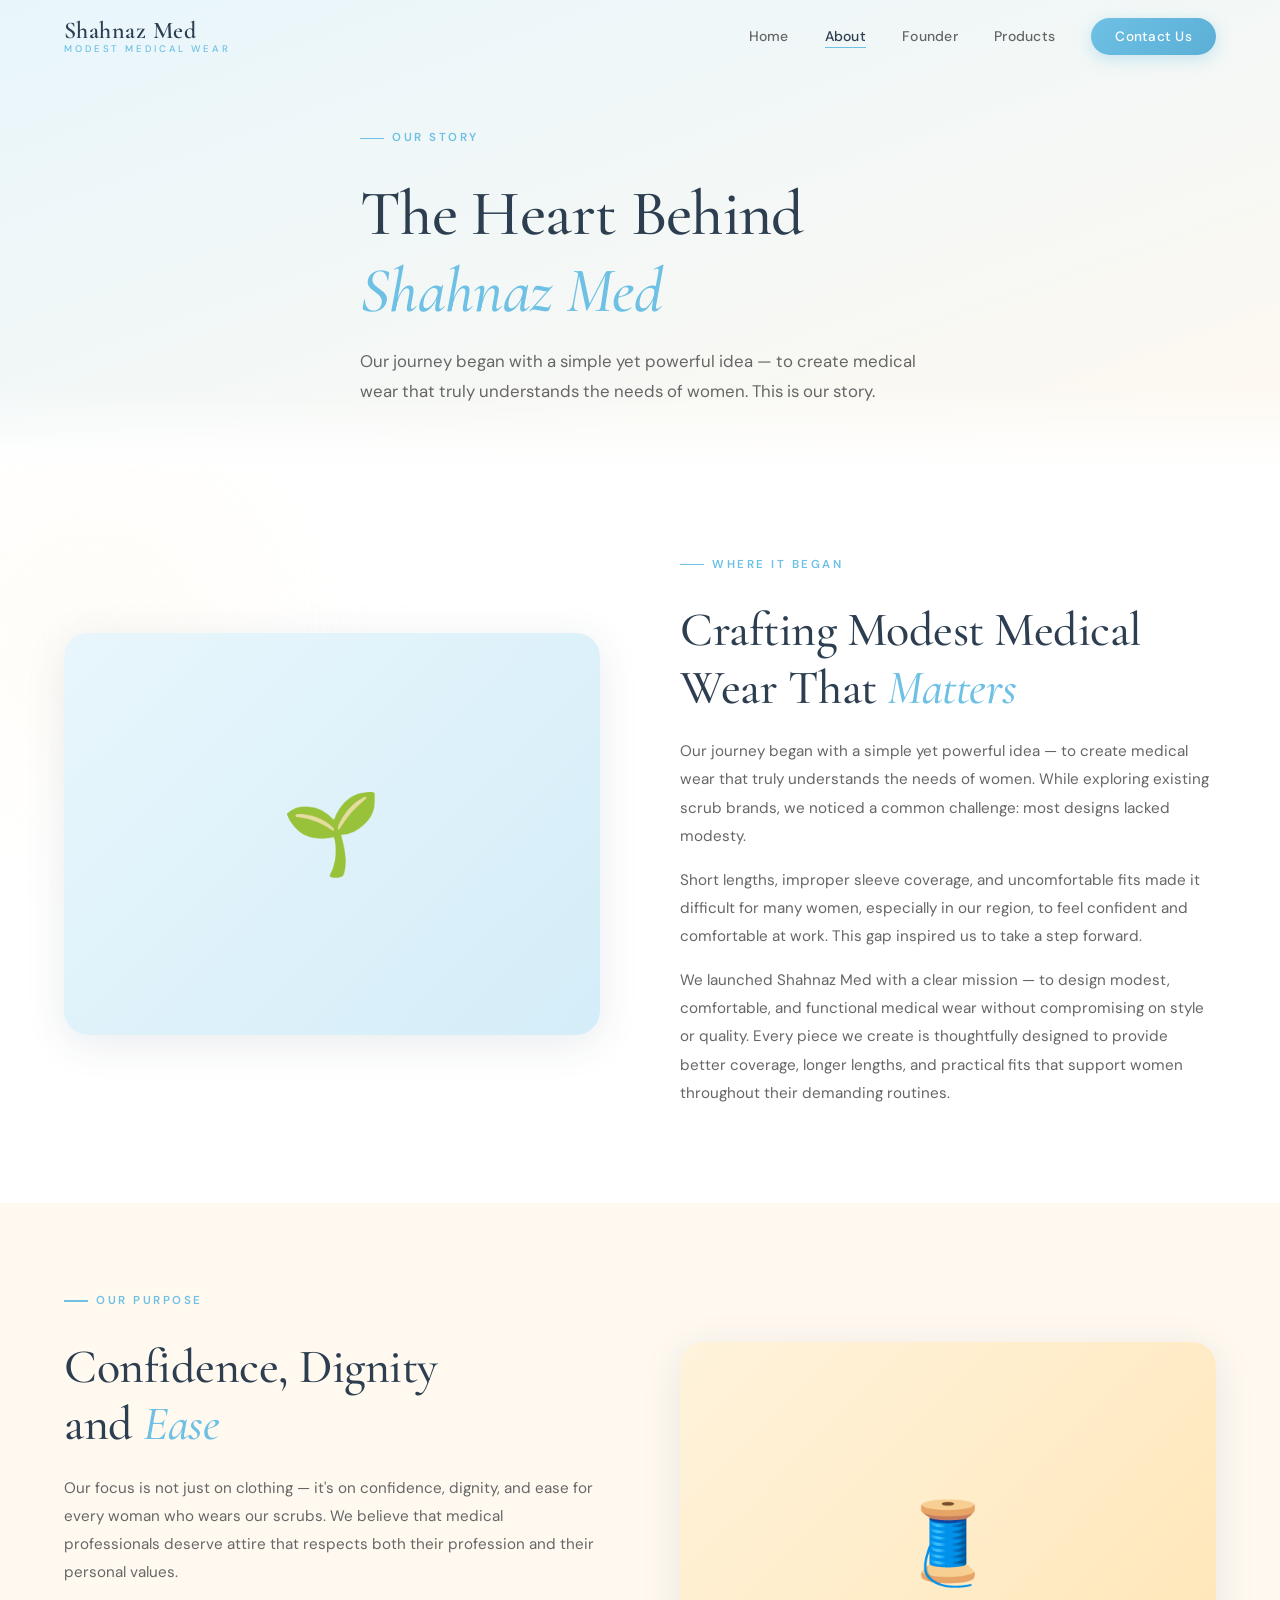
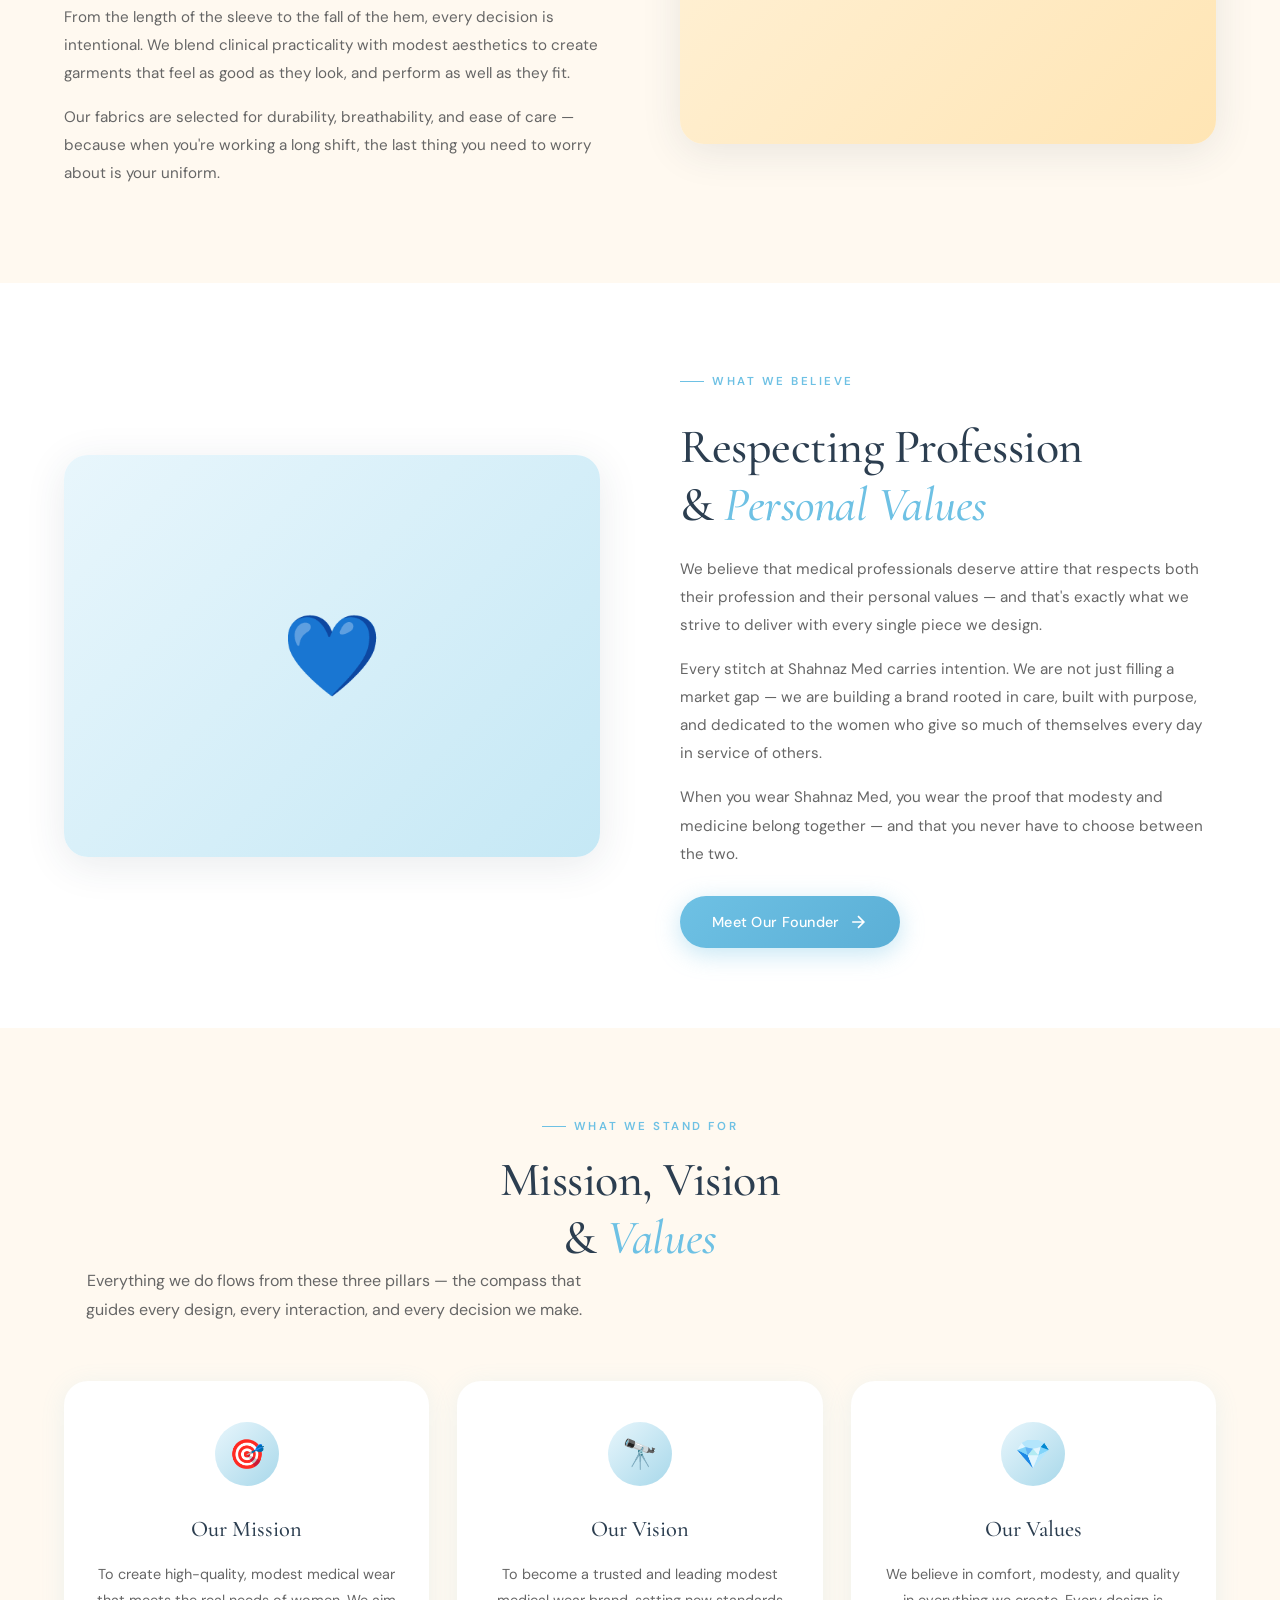
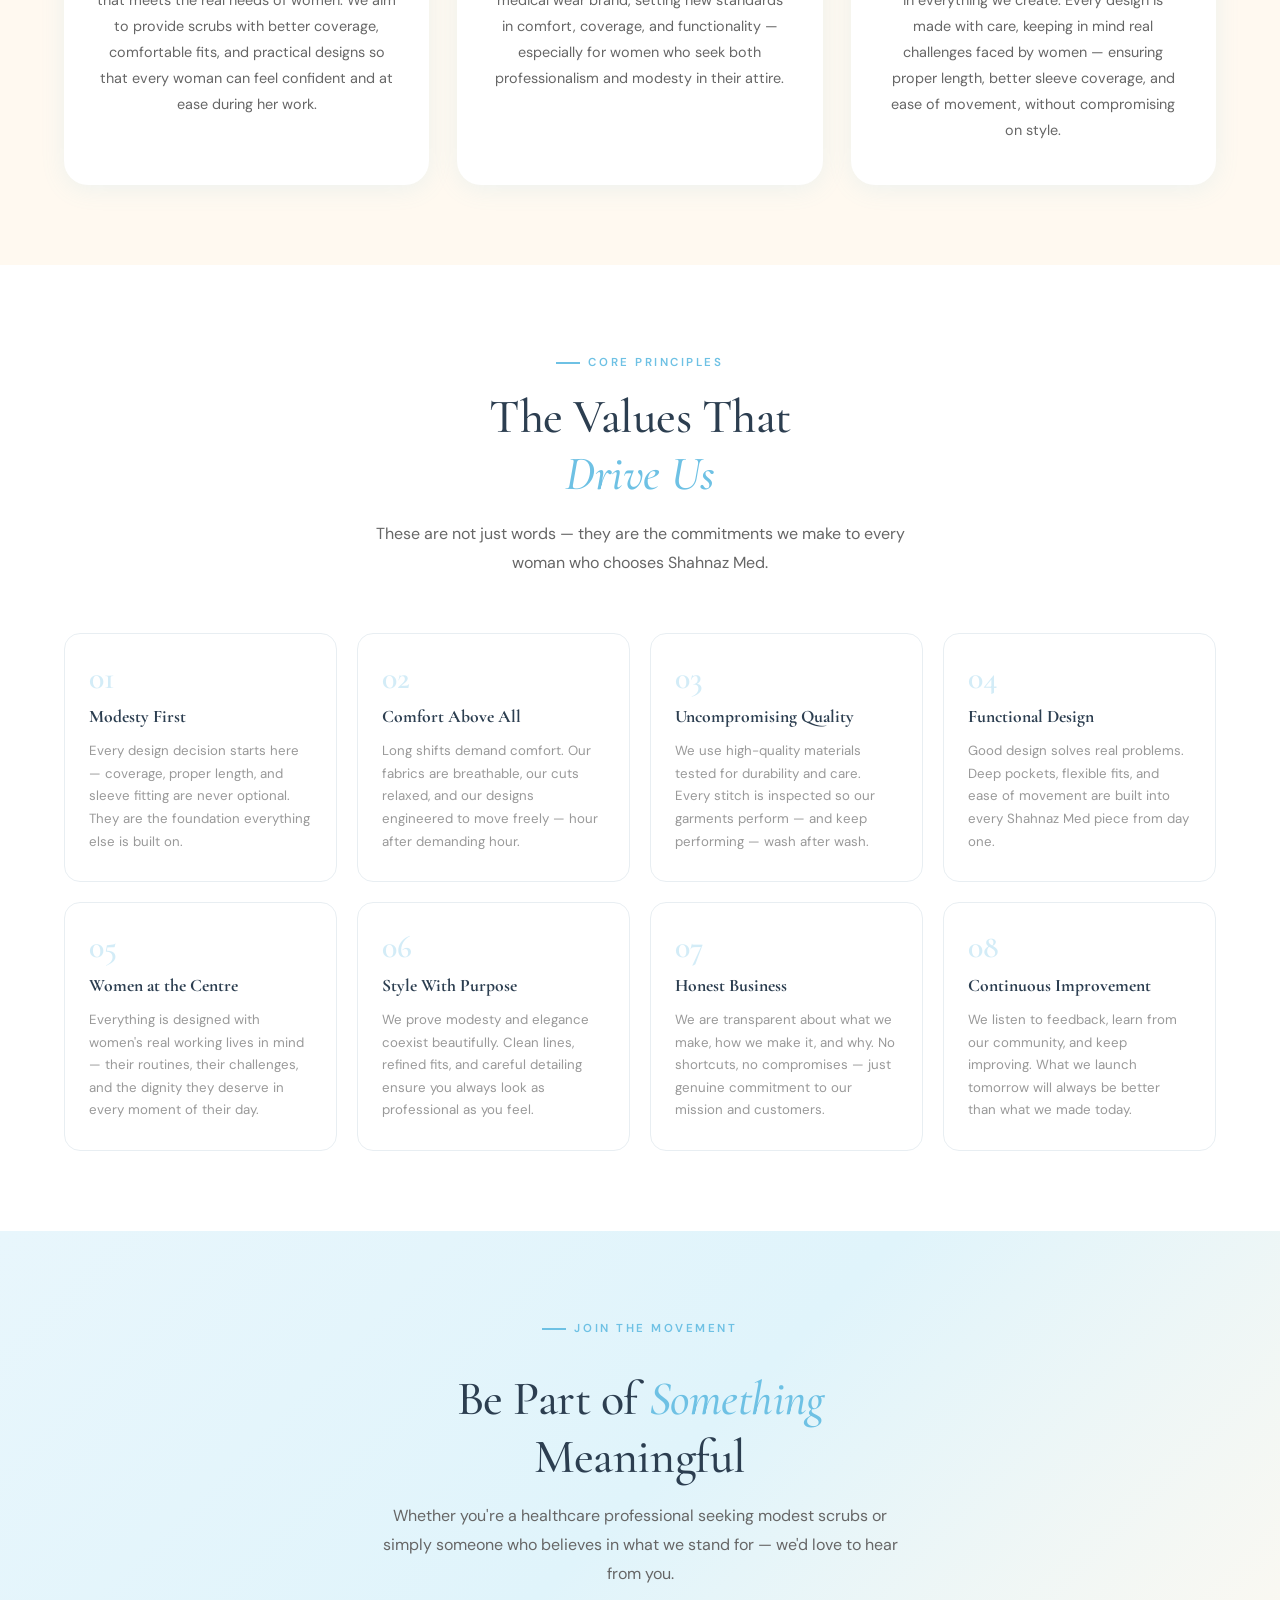
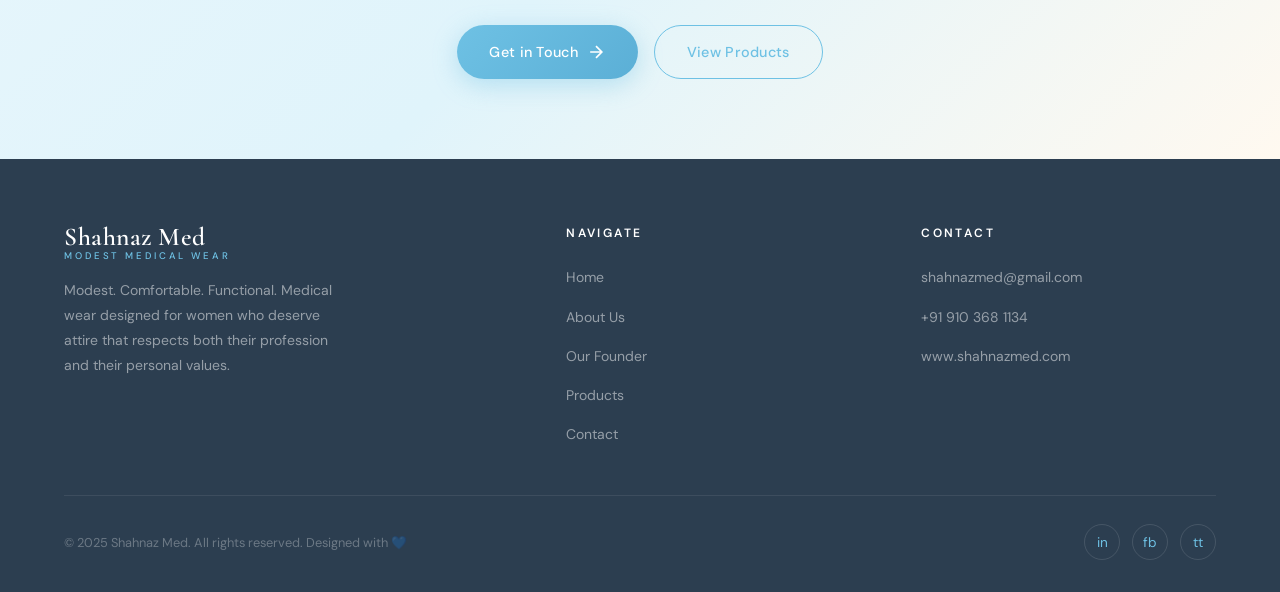
==== about.html @ fd857a5e "Add files via upload" ====
<!DOCTYPE html>
<html lang="en">
<head>
  <meta charset="UTF-8" />
  <meta name="viewport" content="width=device-width, initial-scale=1.0" />
  <meta name="description" content="Learn the story behind Shahnaz Med — our mission, vision, and values in creating modest, comfortable, functional medical wear for women." />
  <title>About Us — Shahnaz Med</title>
  <link rel="stylesheet" href="style.css" />
  <link rel="preconnect" href="https://fonts.googleapis.com" />
  <link rel="icon" href="data:image/svg+xml,<svg xmlns='http://www.w3.org/2000/svg' viewBox='0 0 100 100'><text y='.9em' font-size='90'>🩺</text></svg>" />
</head>
<body>

  <!-- PAGE LOADER -->
  <div id="page-loader">
    <div class="loader-progress"></div>
    <div class="loader-logo">
      <span>Shahnaz Med</span>
      <span>Modest Medical Wear</span>
    </div>
    <div class="loader-dots"><span></span><span></span><span></span></div>
  </div>

  <!-- BACKGROUND BLOBS -->
  <div class="bg-blobs">
    <div class="blob blob-1"></div>
    <div class="blob blob-2"></div>
  </div>

  <!-- NAVBAR -->
  <nav class="navbar">
    <a href="index.html" class="nav-logo">
      <span class="logo-main">Shahnaz Med</span>
      <span class="logo-sub">Modest Medical Wear</span>
    </a>
    <ul class="nav-links">
      <li><a href="index.html">Home</a></li>
      <li><a href="about.html" class="active">About</a></li>
      <li><a href="founder.html">Founder</a></li>
      <li><a href="products.html">Products</a></li>
      <li><a href="contact.html" class="nav-cta">Contact Us</a></li>
    </ul>
    <div class="hamburger" aria-label="Toggle menu">
      <span></span><span></span><span></span>
    </div>
  </nav>
  <div class="mobile-nav">
    <a href="index.html">Home</a>
    <a href="about.html" class="active">About</a>
    <a href="founder.html">Founder</a>
    <a href="products.html">Products</a>
    <a href="contact.html">Contact Us</a>
  </div>

  <!-- PAGE HERO -->
  <section class="page-hero">
    <div class="page-hero-inner">
      <div class="section-label reveal">Our Story</div>
      <h1 class="section-title reveal delay-1">The Heart Behind<br><em>Shahnaz Med</em></h1>
      <p class="section-desc reveal delay-2">
        Our journey began with a simple yet powerful idea — to create medical wear 
        that truly understands the needs of women. This is our story.
      </p>
    </div>
  </section>

  <!-- STORY 1 -->
  <section class="about-story" style="padding-top: 80px;">
    <div class="about-story-inner">
      <div class="story-visual reveal-left">🌱</div>
      <div class="story-content reveal-right">
        <div class="section-label">Where It Began</div>
        <h2 class="section-title">Crafting Modest Medical<br>Wear That <em>Matters</em></h2>
        <p>
          Our journey began with a simple yet powerful idea — to create medical wear that 
          truly understands the needs of women. While exploring existing scrub brands, we 
          noticed a common challenge: most designs lacked modesty.
        </p>
        <p>
          Short lengths, improper sleeve coverage, and uncomfortable fits made it difficult 
          for many women, especially in our region, to feel confident and comfortable at work. 
          This gap inspired us to take a step forward.
        </p>
        <p>
          We launched Shahnaz Med with a clear mission — to design modest, comfortable, and 
          functional medical wear without compromising on style or quality. Every piece we 
          create is thoughtfully designed to provide better coverage, longer lengths, and 
          practical fits that support women throughout their demanding routines.
        </p>
      </div>
    </div>
  </section>

  <!-- STORY 2 -->
  <section class="about-story" style="background: var(--cream-light); padding: 80px 5%;">
    <div class="about-story-inner reverse">
      <div class="story-visual reveal-right" style="background: linear-gradient(135deg, #FFF3DC, #FFE5B4);">🧵</div>
      <div class="story-content reveal-left">
        <div class="section-label">Our Purpose</div>
        <h2 class="section-title">Confidence, Dignity<br>and <em>Ease</em></h2>
        <p>
          Our focus is not just on clothing — it's on confidence, dignity, and ease for every 
          woman who wears our scrubs. We believe that medical professionals deserve attire 
          that respects both their profession and their personal values.
        </p>
        <p>
          From the length of the sleeve to the fall of the hem, every decision is intentional. 
          We blend clinical practicality with modest aesthetics to create garments that feel 
          as good as they look, and perform as well as they fit.
        </p>
        <p>
          Our fabrics are selected for durability, breathability, and ease of care — because 
          when you're working a long shift, the last thing you need to worry about is your uniform.
        </p>
      </div>
    </div>
  </section>

  <!-- STORY 3 -->
  <section class="about-story">
    <div class="about-story-inner">
      <div class="story-visual reveal-left" style="background: linear-gradient(135deg, #E8F6FC, #C5E8F5);">💙</div>
      <div class="story-content reveal-right">
        <div class="section-label">What We Believe</div>
        <h2 class="section-title">Respecting Profession<br>&amp; <em>Personal Values</em></h2>
        <p>
          We believe that medical professionals deserve attire that respects both their 
          profession and their personal values — and that's exactly what we strive to deliver 
          with every single piece we design.
        </p>
        <p>
          Every stitch at Shahnaz Med carries intention. We are not just filling a market gap — 
          we are building a brand rooted in care, built with purpose, and dedicated to the 
          women who give so much of themselves every day in service of others.
        </p>
        <p>
          When you wear Shahnaz Med, you wear the proof that modesty and medicine belong 
          together — and that you never have to choose between the two.
        </p>
        <div style="margin-top: 28px;">
          <a href="founder.html" class="btn btn-primary">
            Meet Our Founder
            <svg class="btn-icon" viewBox="0 0 24 24" fill="none" stroke="currentColor" stroke-width="2"><path d="M5 12h14M12 5l7 7-7 7"/></svg>
          </a>
        </div>
      </div>
    </div>
  </section>

  <!-- MISSION VISION VALUES -->
  <section class="mvv-section">
    <div class="mvv-inner">
      <div class="mvv-header">
        <div class="section-label reveal">What We Stand For</div>
        <h2 class="section-title reveal delay-1">Mission, Vision<br>&amp; <em>Values</em></h2>
        <p class="section-desc reveal delay-2">
          Everything we do flows from these three pillars — the compass that guides 
          every design, every interaction, and every decision we make.
        </p>
      </div>
      <div class="mvv-cards">
        <div class="mvv-card reveal delay-1">
          <div class="mvv-icon">🎯</div>
          <h3>Our Mission</h3>
          <p>
            To create high-quality, modest medical wear that meets the real needs of women. 
            We aim to provide scrubs with better coverage, comfortable fits, and practical 
            designs so that every woman can feel confident and at ease during her work.
          </p>
        </div>
        <div class="mvv-card reveal delay-2">
          <div class="mvv-icon">🔭</div>
          <h3>Our Vision</h3>
          <p>
            To become a trusted and leading modest medical wear brand, setting new standards 
            in comfort, coverage, and functionality — especially for women who seek both 
            professionalism and modesty in their attire.
          </p>
        </div>
        <div class="mvv-card reveal delay-3">
          <div class="mvv-icon">💎</div>
          <h3>Our Values</h3>
          <p>
            We believe in comfort, modesty, and quality in everything we create. Every design 
            is made with care, keeping in mind real challenges faced by women — ensuring proper 
            length, better sleeve coverage, and ease of movement, without compromising on style.
          </p>
        </div>
      </div>
    </div>
  </section>

  <!-- VALUES GRID -->
  <section class="values-section">
    <div class="values-inner">
      <div class="values-header">
        <div class="section-label reveal">Core Principles</div>
        <h2 class="section-title reveal delay-1">The Values That<br><em>Drive Us</em></h2>
        <p class="section-desc reveal delay-2" style="margin: 16px auto 0; text-align: center;">
          These are not just words — they are the commitments we make to every 
          woman who chooses Shahnaz Med.
        </p>
      </div>
      <div class="values-grid" style="margin-top: 48px;">
        <div class="value-item reveal delay-1">
          <div class="value-num">01</div>
          <h4>Modesty First</h4>
          <p>Every design decision starts here — coverage, proper length, and sleeve fitting are never optional. They are the foundation everything else is built on.</p>
        </div>
        <div class="value-item reveal delay-2">
          <div class="value-num">02</div>
          <h4>Comfort Above All</h4>
          <p>Long shifts demand comfort. Our fabrics are breathable, our cuts relaxed, and our designs engineered to move freely — hour after demanding hour.</p>
        </div>
        <div class="value-item reveal delay-3">
          <div class="value-num">03</div>
          <h4>Uncompromising Quality</h4>
          <p>We use high-quality materials tested for durability and care. Every stitch is inspected so our garments perform — and keep performing — wash after wash.</p>
        </div>
        <div class="value-item reveal delay-4">
          <div class="value-num">04</div>
          <h4>Functional Design</h4>
          <p>Good design solves real problems. Deep pockets, flexible fits, and ease of movement are built into every Shahnaz Med piece from day one.</p>
        </div>
        <div class="value-item reveal delay-2">
          <div class="value-num">05</div>
          <h4>Women at the Centre</h4>
          <p>Everything is designed with women's real working lives in mind — their routines, their challenges, and the dignity they deserve in every moment of their day.</p>
        </div>
        <div class="value-item reveal delay-3">
          <div class="value-num">06</div>
          <h4>Style With Purpose</h4>
          <p>We prove modesty and elegance coexist beautifully. Clean lines, refined fits, and careful detailing ensure you always look as professional as you feel.</p>
        </div>
        <div class="value-item reveal delay-3">
          <div class="value-num">07</div>
          <h4>Honest Business</h4>
          <p>We are transparent about what we make, how we make it, and why. No shortcuts, no compromises — just genuine commitment to our mission and customers.</p>
        </div>
        <div class="value-item reveal delay-4">
          <div class="value-num">08</div>
          <h4>Continuous Improvement</h4>
          <p>We listen to feedback, learn from our community, and keep improving. What we launch tomorrow will always be better than what we made today.</p>
        </div>
      </div>
    </div>
  </section>

  <!-- CTA BANNER -->
  <section class="cta-banner">
    <div class="cta-banner-inner">
      <div class="section-label reveal">Join the Movement</div>
      <h2 class="section-title reveal delay-1">Be Part of <em>Something</em><br>Meaningful</h2>
      <p class="section-desc reveal delay-2">
        Whether you're a healthcare professional seeking modest scrubs or simply someone 
        who believes in what we stand for — we'd love to hear from you.
      </p>
      <div class="cta-actions reveal delay-3">
        <a href="contact.html" class="btn btn-primary">
          Get in Touch
          <svg class="btn-icon" viewBox="0 0 24 24" fill="none" stroke="currentColor" stroke-width="2"><path d="M5 12h14M12 5l7 7-7 7"/></svg>
        </a>
        <a href="products.html" class="btn btn-outline">View Products</a>
      </div>
    </div>
  </section>

  <!-- FOOTER -->
  <footer>
    <div class="footer-inner">
      <div class="footer-top">
        <div class="footer-brand">
          <div class="nav-logo">
            <span class="logo-main">Shahnaz Med</span>
            <span class="logo-sub">Modest Medical Wear</span>
          </div>
          <p>Modest. Comfortable. Functional. Medical wear designed for women who deserve attire that respects both their profession and their personal values.</p>
        </div>
        <div class="footer-col">
          <h4>Navigate</h4>
          <ul>
            <li><a href="index.html">Home</a></li>
            <li><a href="about.html">About Us</a></li>
            <li><a href="founder.html">Our Founder</a></li>
            <li><a href="products.html">Products</a></li>
            <li><a href="contact.html">Contact</a></li>
          </ul>
        </div>
        <div class="footer-col">
          <h4>Contact</h4>
          <ul>
            <li><a href="mailto:shahnazmed@gmail.com">shahnazmed@gmail.com</a></li>
            <li><a href="tel:9103681134">+91 910 368 1134</a></li>
            <li><a href="https://www.shahnazmed.com" target="_blank">www.shahnazmed.com</a></li>
          </ul>
        </div>
      </div>
      <div class="footer-bottom">
        <p>&copy; 2025 Shahnaz Med. All rights reserved. Designed with 💙</p>
        <div class="footer-socials">
          <a href="#" class="social-btn" aria-label="Instagram">in</a>
          <a href="#" class="social-btn" aria-label="Facebook">fb</a>
          <a href="#" class="social-btn" aria-label="TikTok">tt</a>
        </div>
      </div>
    </div>
  </footer>

  <script src="script.js"></script>
</body>
</html>
---- style.css ----
/* ============================================================
   SHAHNAZ MED — Main Stylesheet
   Premium Medical Wear Brand
   ============================================================ */

/* === GOOGLE FONTS === */
@import url('https://fonts.googleapis.com/css2?family=Cormorant+Garamond:ital,wght@0,300;0,400;0,500;0,600;1,300;1,400&family=DM+Sans:wght@300;400;500;600&family=Playfair+Display:ital,wght@0,400;0,500;1,400&display=swap');

/* === CSS VARIABLES === */
:root {
  --sky-blue: #6EC1E4;
  --sky-light: #A8D8EA;
  --sky-pale: #E8F6FC;
  --cream: #FAF3E0;
  --cream-light: #FFF9F0;
  --deep-blue: #2C3E50;
  --mid-blue: #3d5a73;
  --white: #FFFFFF;
  --text: #333333;
  --text-light: #666666;
  --text-muted: #999999;
  --border: #E8EEF2;
  --shadow-soft: 0 4px 24px rgba(110, 193, 228, 0.12);
  --shadow-medium: 0 8px 40px rgba(44, 62, 80, 0.10);
  --shadow-lift: 0 16px 48px rgba(44, 62, 80, 0.16);
  --radius-sm: 8px;
  --radius-md: 16px;
  --radius-lg: 24px;
  --radius-xl: 40px;
  --font-display: 'Cormorant Garamond', Georgia, serif;
  --font-body: 'DM Sans', sans-serif;
  --transition: all 0.3s cubic-bezier(0.4, 0, 0.2, 1);
  --transition-slow: all 0.6s cubic-bezier(0.4, 0, 0.2, 1);
}

/* === RESET & BASE === */
*, *::before, *::after {
  margin: 0;
  padding: 0;
  box-sizing: border-box;
}

html {
  scroll-behavior: smooth;
  font-size: 16px;
}

body {
  font-family: var(--font-body);
  color: var(--text);
  background: var(--white);
  line-height: 1.7;
  overflow-x: hidden;
}

img { max-width: 100%; height: auto; display: block; }
a { text-decoration: none; color: inherit; }
ul { list-style: none; }
button { cursor: pointer; border: none; background: none; font-family: var(--font-body); }

/* === PAGE LOADER === */
#page-loader {
  position: fixed;
  inset: 0;
  background: var(--white);
  z-index: 9999;
  display: flex;
  flex-direction: column;
  align-items: center;
  justify-content: center;
  transition: opacity 0.5s ease, visibility 0.5s ease;
}

#page-loader.fade-out {
  opacity: 0;
  visibility: hidden;
}

.loader-progress {
  position: fixed;
  top: 0;
  left: 0;
  height: 3px;
  background: linear-gradient(90deg, var(--sky-blue), var(--sky-light));
  width: 0%;
  transition: width 0.4s ease;
  z-index: 10000;
}

.loader-logo {
  display: flex;
  flex-direction: column;
  align-items: center;
  gap: 12px;
  animation: loaderPulse 1.5s ease-in-out infinite;
}

.loader-logo span:first-child {
  font-family: var(--font-display);
  font-size: 2.2rem;
  font-weight: 500;
  color: var(--deep-blue);
  letter-spacing: 0.05em;
}

.loader-logo span:last-child {
  font-size: 0.7rem;
  letter-spacing: 0.25em;
  text-transform: uppercase;
  color: var(--sky-blue);
  font-weight: 500;
}

.loader-dots {
  display: flex;
  gap: 8px;
  margin-top: 20px;
}

.loader-dots span {
  width: 6px;
  height: 6px;
  border-radius: 50%;
  background: var(--sky-blue);
  animation: dotBounce 1.2s ease-in-out infinite;
}

.loader-dots span:nth-child(2) { animation-delay: 0.2s; }
.loader-dots span:nth-child(3) { animation-delay: 0.4s; }

@keyframes loaderPulse {
  0%, 100% { opacity: 0.7; transform: scale(1); }
  50% { opacity: 1; transform: scale(1.02); }
}

@keyframes dotBounce {
  0%, 100% { transform: translateY(0); opacity: 0.4; }
  50% { transform: translateY(-8px); opacity: 1; }
}

/* === FLOATING BACKGROUND BLOBS === */
.bg-blobs {
  position: fixed;
  inset: 0;
  pointer-events: none;
  z-index: 0;
  overflow: hidden;
}

.blob {
  position: absolute;
  border-radius: 50%;
  filter: blur(80px);
  opacity: 0.35;
  animation: blobFloat 18s ease-in-out infinite;
}

.blob-1 {
  width: 500px;
  height: 500px;
  background: radial-gradient(circle, var(--sky-pale), transparent);
  top: -150px;
  right: -100px;
  animation-duration: 20s;
}

.blob-2 {
  width: 350px;
  height: 350px;
  background: radial-gradient(circle, #FFF5E1, transparent);
  bottom: 10%;
  left: -80px;
  animation-duration: 24s;
  animation-delay: -8s;
}

.blob-3 {
  width: 280px;
  height: 280px;
  background: radial-gradient(circle, var(--sky-light), transparent);
  top: 50%;
  left: 50%;
  animation-duration: 16s;
  animation-delay: -4s;
}

@keyframes blobFloat {
  0%, 100% { transform: translate(0, 0) scale(1); }
  33% { transform: translate(30px, -40px) scale(1.05); }
  66% { transform: translate(-20px, 20px) scale(0.95); }
}

/* === NAVBAR === */
.navbar {
  position: fixed;
  top: 0;
  left: 0;
  right: 0;
  z-index: 1000;
  padding: 0 5%;
  height: 72px;
  display: flex;
  align-items: center;
  justify-content: space-between;
  transition: var(--transition);
}

.navbar.scrolled {
  background: rgba(255, 255, 255, 0.92);
  backdrop-filter: blur(20px);
  -webkit-backdrop-filter: blur(20px);
  box-shadow: 0 1px 0 var(--border), 0 4px 20px rgba(0,0,0,0.06);
}

.nav-logo {
  display: flex;
  flex-direction: column;
  line-height: 1.1;
}

.nav-logo .logo-main {
  font-family: var(--font-display);
  font-size: 1.5rem;
  font-weight: 600;
  color: var(--deep-blue);
  letter-spacing: 0.02em;
}

.nav-logo .logo-sub {
  font-size: 0.6rem;
  letter-spacing: 0.3em;
  text-transform: uppercase;
  color: var(--sky-blue);
  font-weight: 500;
}

.nav-links {
  display: flex;
  align-items: center;
  gap: 36px;
}

.nav-links a {
  font-size: 0.875rem;
  font-weight: 500;
  color: var(--text-light);
  letter-spacing: 0.02em;
  position: relative;
  transition: var(--transition);
}

.nav-links a::after {
  content: '';
  position: absolute;
  bottom: -3px;
  left: 0;
  width: 0;
  height: 1.5px;
  background: var(--sky-blue);
  transition: var(--transition);
}

.nav-links a:hover,
.nav-links a.active {
  color: var(--deep-blue);
}

.nav-links a:hover::after,
.nav-links a.active::after {
  width: 100%;
}

.nav-cta {
  padding: 10px 24px;
  background: linear-gradient(135deg, var(--sky-blue), #5BAFD6);
  color: var(--white) !important;
  border-radius: var(--radius-xl);
  font-weight: 500 !important;
  font-size: 0.85rem !important;
  box-shadow: 0 4px 16px rgba(110, 193, 228, 0.35);
  transition: var(--transition) !important;
}

.nav-cta::after { display: none !important; }

.nav-cta:hover {
  transform: translateY(-2px);
  box-shadow: 0 8px 24px rgba(110, 193, 228, 0.45) !important;
  color: var(--white) !important;
}

/* Hamburger */
.hamburger {
  display: none;
  flex-direction: column;
  gap: 5px;
  padding: 8px;
  cursor: pointer;
  z-index: 1001;
}

.hamburger span {
  display: block;
  width: 24px;
  height: 2px;
  background: var(--deep-blue);
  border-radius: 2px;
  transition: var(--transition);
}

.hamburger.open span:nth-child(1) { transform: translateY(7px) rotate(45deg); }
.hamburger.open span:nth-child(2) { opacity: 0; transform: scaleX(0); }
.hamburger.open span:nth-child(3) { transform: translateY(-7px) rotate(-45deg); }

/* Mobile Nav */
.mobile-nav {
  display: none;
  position: fixed;
  top: 72px;
  left: 0;
  right: 0;
  background: rgba(255,255,255,0.97);
  backdrop-filter: blur(20px);
  padding: 24px 5%;
  z-index: 999;
  border-bottom: 1px solid var(--border);
  flex-direction: column;
  gap: 0;
  transform: translateY(-10px);
  opacity: 0;
  transition: var(--transition);
  box-shadow: 0 8px 32px rgba(0,0,0,0.08);
}

.mobile-nav.open {
  display: flex;
  opacity: 1;
  transform: translateY(0);
}

.mobile-nav a {
  padding: 14px 0;
  border-bottom: 1px solid var(--border);
  font-size: 0.95rem;
  font-weight: 500;
  color: var(--text);
  transition: var(--transition);
}

.mobile-nav a:last-child { border-bottom: none; }

.mobile-nav a:hover { color: var(--sky-blue); padding-left: 8px; }

/* === BUTTONS === */
.btn {
  display: inline-flex;
  align-items: center;
  gap: 8px;
  padding: 14px 32px;
  border-radius: var(--radius-xl);
  font-family: var(--font-body);
  font-size: 0.9rem;
  font-weight: 500;
  letter-spacing: 0.02em;
  transition: var(--transition);
  cursor: pointer;
}

.btn-primary {
  background: linear-gradient(135deg, var(--sky-blue), #5BAFD6);
  color: var(--white);
  box-shadow: 0 6px 24px rgba(110, 193, 228, 0.4);
}

.btn-primary:hover {
  transform: translateY(-3px);
  box-shadow: 0 12px 32px rgba(110, 193, 228, 0.5);
}

.btn-outline {
  border: 1.5px solid var(--sky-blue);
  color: var(--sky-blue);
  background: transparent;
}

.btn-outline:hover {
  background: var(--sky-blue);
  color: var(--white);
  transform: translateY(-2px);
  box-shadow: 0 8px 24px rgba(110, 193, 228, 0.35);
}

.btn-white {
  background: var(--white);
  color: var(--deep-blue);
  box-shadow: 0 6px 24px rgba(0,0,0,0.1);
}

.btn-white:hover {
  transform: translateY(-3px);
  box-shadow: 0 12px 32px rgba(0,0,0,0.15);
}

.btn-icon {
  width: 20px;
  height: 20px;
  transition: var(--transition);
}

.btn:hover .btn-icon { transform: translateX(4px); }

/* === SECTION COMMONS === */
section {
  position: relative;
  z-index: 1;
}

.section-label {
  display: inline-flex;
  align-items: center;
  gap: 8px;
  font-size: 0.72rem;
  font-weight: 600;
  letter-spacing: 0.22em;
  text-transform: uppercase;
  color: var(--sky-blue);
  margin-bottom: 16px;
}

.section-label::before {
  content: '';
  width: 24px;
  height: 1.5px;
  background: var(--sky-blue);
}

.section-title {
  font-family: var(--font-display);
  font-size: clamp(2rem, 4vw, 3rem);
  font-weight: 500;
  color: var(--deep-blue);
  line-height: 1.2;
  letter-spacing: -0.01em;
}

.section-title em {
  font-style: italic;
  color: var(--sky-blue);
}

.section-desc {
  font-size: 1rem;
  color: var(--text-light);
  max-width: 540px;
  line-height: 1.8;
}

.text-center { text-align: center; }
.text-center .section-desc { margin: 0 auto; }
.text-center .section-label { justify-content: center; }
.text-center .section-label::before { display: none; }
.text-center .section-label::after {
  content: '';
  width: 24px;
  height: 1.5px;
  background: var(--sky-blue);
}

/* === SCROLL ANIMATIONS === */
.reveal {
  opacity: 0;
  transform: translateY(40px);
  transition: opacity 0.7s cubic-bezier(0.4,0,0.2,1), transform 0.7s cubic-bezier(0.4,0,0.2,1);
}

.reveal.visible {
  opacity: 1;
  transform: translateY(0);
}

.reveal-left {
  opacity: 0;
  transform: translateX(-50px);
  transition: opacity 0.7s cubic-bezier(0.4,0,0.2,1), transform 0.7s cubic-bezier(0.4,0,0.2,1);
}

.reveal-left.visible {
  opacity: 1;
  transform: translateX(0);
}

.reveal-right {
  opacity: 0;
  transform: translateX(50px);
  transition: opacity 0.7s cubic-bezier(0.4,0,0.2,1), transform 0.7s cubic-bezier(0.4,0,0.2,1);
}

.reveal-right.visible {
  opacity: 1;
  transform: translateX(0);
}

.reveal-zoom {
  opacity: 0;
  transform: scale(0.92);
  transition: opacity 0.7s cubic-bezier(0.4,0,0.2,1), transform 0.7s cubic-bezier(0.4,0,0.2,1);
}

.reveal-zoom.visible {
  opacity: 1;
  transform: scale(1);
}

/* Delay helpers */
.delay-1 { transition-delay: 0.1s; }
.delay-2 { transition-delay: 0.2s; }
.delay-3 { transition-delay: 0.3s; }
.delay-4 { transition-delay: 0.4s; }
.delay-5 { transition-delay: 0.5s; }

/* === HERO SECTION === */
.hero {
  min-height: 100vh;
  padding: 120px 5% 80px;
  display: flex;
  align-items: center;
  background: linear-gradient(160deg, #E8F6FC 0%, #F0F9FF 30%, #FAF3E0 70%, var(--white) 100%);
  position: relative;
  overflow: hidden;
}

.hero::before {
  content: '';
  position: absolute;
  top: 0; left: 0; right: 0; bottom: 0;
  background:
    radial-gradient(ellipse at 80% 20%, rgba(110,193,228,0.15) 0%, transparent 60%),
    radial-gradient(ellipse at 20% 80%, rgba(255,245,225,0.6) 0%, transparent 50%);
  pointer-events: none;
}

.hero-inner {
  max-width: 1200px;
  margin: 0 auto;
  width: 100%;
  display: grid;
  grid-template-columns: 1fr 1fr;
  gap: 80px;
  align-items: center;
}

.hero-content {}

.hero-badge {
  display: inline-flex;
  align-items: center;
  gap: 8px;
  padding: 8px 18px;
  background: rgba(110, 193, 228, 0.12);
  border: 1px solid rgba(110, 193, 228, 0.25);
  border-radius: 100px;
  font-size: 0.78rem;
  font-weight: 500;
  letter-spacing: 0.05em;
  color: var(--mid-blue);
  margin-bottom: 28px;
}

.hero-badge span {
  width: 6px;
  height: 6px;
  border-radius: 50%;
  background: var(--sky-blue);
  display: inline-block;
  animation: badgePulse 2s ease-in-out infinite;
}

@keyframes badgePulse {
  0%, 100% { opacity: 1; transform: scale(1); }
  50% { opacity: 0.5; transform: scale(0.8); }
}

.hero-title {
  font-family: var(--font-display);
  font-size: clamp(2.4rem, 4.5vw, 3.8rem);
  font-weight: 500;
  line-height: 1.12;
  color: var(--deep-blue);
  letter-spacing: -0.02em;
  margin-bottom: 24px;
}

.hero-title em {
  font-style: italic;
  background: linear-gradient(135deg, var(--sky-blue), #5BAFD6);
  -webkit-background-clip: text;
  -webkit-text-fill-color: transparent;
  background-clip: text;
}

.hero-subtitle {
  font-size: 1.05rem;
  color: var(--text-light);
  line-height: 1.8;
  max-width: 440px;
  margin-bottom: 40px;
}

.hero-actions {
  display: flex;
  gap: 16px;
  flex-wrap: wrap;
  align-items: center;
}

.hero-stats {
  display: flex;
  gap: 40px;
  margin-top: 56px;
  padding-top: 40px;
  border-top: 1px solid var(--border);
}

.stat-item {}

.stat-number {
  font-family: var(--font-display);
  font-size: 2rem;
  font-weight: 600;
  color: var(--deep-blue);
  line-height: 1;
  margin-bottom: 4px;
}

.stat-label {
  font-size: 0.78rem;
  color: var(--text-muted);
  letter-spacing: 0.05em;
  text-transform: uppercase;
}

/* Hero Visual */
.hero-visual {
  display: flex;
  justify-content: center;
  align-items: center;
  position: relative;
}

.hero-card-main {
  width: 340px;
  background: var(--white);
  border-radius: var(--radius-lg);
  box-shadow: var(--shadow-lift);
  overflow: hidden;
  position: relative;
  z-index: 2;
}

.hero-card-image {
  width: 100%;
  height: 260px;
  background: linear-gradient(160deg, var(--sky-pale), #D4EDF8);
  display: flex;
  align-items: center;
  justify-content: center;
  font-size: 80px;
  position: relative;
  overflow: hidden;
}

.hero-card-image::before {
  content: '';
  position: absolute;
  bottom: 0;
  left: 0;
  right: 0;
  height: 60px;
  background: linear-gradient(to top, var(--white), transparent);
}

.hero-card-body {
  padding: 20px 24px 24px;
}

.hero-card-tag {
  font-size: 0.7rem;
  font-weight: 600;
  letter-spacing: 0.15em;
  text-transform: uppercase;
  color: var(--sky-blue);
  margin-bottom: 6px;
}

.hero-card-name {
  font-family: var(--font-display);
  font-size: 1.3rem;
  font-weight: 500;
  color: var(--deep-blue);
  margin-bottom: 4px;
}

.hero-card-desc {
  font-size: 0.83rem;
  color: var(--text-muted);
}

/* Floating badges around hero card */
.hero-float-badge {
  position: absolute;
  background: var(--white);
  border-radius: var(--radius-md);
  padding: 12px 16px;
  box-shadow: var(--shadow-medium);
  display: flex;
  align-items: center;
  gap: 10px;
  font-size: 0.82rem;
  font-weight: 500;
  color: var(--deep-blue);
  z-index: 3;
  animation: floatBadge 4s ease-in-out infinite;
}

.hero-float-badge:nth-child(2) {
  top: 20px;
  right: -20px;
  animation-delay: -1s;
}

.hero-float-badge:nth-child(3) {
  bottom: 60px;
  left: -30px;
  animation-delay: -2.5s;
}

.float-icon {
  width: 32px;
  height: 32px;
  border-radius: 50%;
  display: flex;
  align-items: center;
  justify-content: center;
  font-size: 1rem;
}

.float-icon.blue { background: var(--sky-pale); }
.float-icon.cream { background: #FFF3DC; }

@keyframes floatBadge {
  0%, 100% { transform: translateY(0); }
  50% { transform: translateY(-8px); }
}

/* === ABOUT PREVIEW SECTION === */
.about-preview {
  padding: 100px 5%;
  background: var(--white);
}

.about-preview-inner {
  max-width: 1200px;
  margin: 0 auto;
  display: grid;
  grid-template-columns: 1fr 1fr;
  gap: 80px;
  align-items: center;
}

.about-preview-visual {
  position: relative;
}

.about-img-wrap {
  width: 100%;
  aspect-ratio: 4/5;
  border-radius: var(--radius-lg);
  overflow: hidden;
  position: relative;
}

.about-img-bg {
  width: 100%;
  height: 100%;
  background: linear-gradient(135deg, var(--sky-pale) 0%, #D4EDF8 40%, #E8F6FC 100%);
  display: flex;
  align-items: center;
  justify-content: center;
  font-size: 5rem;
  position: relative;
}

.about-img-bg::after {
  content: '';
  position: absolute;
  inset: 0;
  background: linear-gradient(to top, rgba(44,62,80,0.12), transparent 50%);
}

/* Small floating card on about image */
.about-float {
  position: absolute;
  bottom: -20px;
  right: -20px;
  background: var(--white);
  border-radius: var(--radius-md);
  padding: 16px 20px;
  box-shadow: var(--shadow-medium);
  z-index: 3;
  text-align: center;
}

.about-float-num {
  font-family: var(--font-display);
  font-size: 2.2rem;
  font-weight: 600;
  color: var(--deep-blue);
  line-height: 1;
}

.about-float-label {
  font-size: 0.72rem;
  color: var(--text-muted);
  letter-spacing: 0.05em;
  text-transform: uppercase;
  margin-top: 2px;
}

.about-preview-content {}

.about-preview-content .section-desc {
  margin: 20px 0 32px;
}

.about-tags {
  display: flex;
  flex-wrap: wrap;
  gap: 10px;
  margin-top: 32px;
}

.about-tag {
  padding: 8px 18px;
  background: var(--sky-pale);
  border-radius: 100px;
  font-size: 0.8rem;
  font-weight: 500;
  color: var(--mid-blue);
}

/* === WHY CHOOSE US === */
.why-us {
  padding: 100px 5%;
  background: linear-gradient(180deg, var(--cream-light), var(--white));
}

.why-us-inner {
  max-width: 1200px;
  margin: 0 auto;
}

.why-us-header {
  text-align: center;
  margin-bottom: 64px;
}

.why-us-header .section-desc {
  margin: 16px auto 0;
}

.why-cards {
  display: grid;
  grid-template-columns: repeat(3, 1fr);
  gap: 24px;
}

.why-card {
  background: var(--white);
  border-radius: var(--radius-md);
  padding: 36px 28px;
  border: 1px solid var(--border);
  box-shadow: var(--shadow-soft);
  transition: var(--transition);
  position: relative;
  overflow: hidden;
}

.why-card::before {
  content: '';
  position: absolute;
  top: 0;
  left: 0;
  right: 0;
  height: 3px;
  background: linear-gradient(90deg, var(--sky-blue), transparent);
  transform: scaleX(0);
  transform-origin: left;
  transition: var(--transition);
}

.why-card:hover {
  transform: translateY(-6px);
  box-shadow: var(--shadow-lift);
  border-color: transparent;
}

.why-card:hover::before {
  transform: scaleX(1);
}

.why-icon {
  width: 52px;
  height: 52px;
  border-radius: var(--radius-sm);
  background: var(--sky-pale);
  display: flex;
  align-items: center;
  justify-content: center;
  font-size: 1.5rem;
  margin-bottom: 20px;
  transition: var(--transition);
}

.why-card:hover .why-icon {
  background: linear-gradient(135deg, var(--sky-blue), #5BAFD6);
  transform: scale(1.1);
}

.why-card h3 {
  font-family: var(--font-display);
  font-size: 1.25rem;
  font-weight: 500;
  color: var(--deep-blue);
  margin-bottom: 12px;
}

.why-card p {
  font-size: 0.9rem;
  color: var(--text-light);
  line-height: 1.75;
}

/* === FOUNDER HIGHLIGHT === */
.founder-highlight {
  padding: 100px 5%;
  background: var(--white);
}

.founder-highlight-inner {
  max-width: 1100px;
  margin: 0 auto;
  background: linear-gradient(135deg, var(--deep-blue) 0%, var(--mid-blue) 100%);
  border-radius: var(--radius-xl);
  padding: 64px;
  display: grid;
  grid-template-columns: 1fr 1.5fr;
  gap: 60px;
  align-items: center;
  position: relative;
  overflow: hidden;
}

.founder-highlight-inner::before {
  content: '';
  position: absolute;
  top: -100px;
  right: -100px;
  width: 400px;
  height: 400px;
  border-radius: 50%;
  background: rgba(110, 193, 228, 0.08);
}

.founder-highlight-inner::after {
  content: '';
  position: absolute;
  bottom: -80px;
  left: 200px;
  width: 300px;
  height: 300px;
  border-radius: 50%;
  background: rgba(255,255,255,0.04);
}

.founder-avatar {
  display: flex;
  flex-direction: column;
  align-items: center;
  gap: 16px;
  position: relative;
  z-index: 1;
}

.avatar-img {
  width: 180px;
  height: 180px;
  border-radius: 50%;
  background: linear-gradient(135deg, var(--sky-pale), var(--sky-light));
  border: 4px solid rgba(255,255,255,0.2);
  display: flex;
  align-items: center;
  justify-content: center;
  font-size: 4rem;
  box-shadow: 0 20px 60px rgba(0,0,0,0.3);
}

.avatar-name {
  font-family: var(--font-display);
  font-size: 1.3rem;
  color: var(--white);
  font-weight: 500;
  text-align: center;
}

.avatar-title {
  font-size: 0.75rem;
  color: rgba(255,255,255,0.6);
  letter-spacing: 0.12em;
  text-transform: uppercase;
  text-align: center;
}

.founder-content-hl {
  position: relative;
  z-index: 1;
}

.quote-mark {
  font-family: var(--font-display);
  font-size: 6rem;
  color: var(--sky-blue);
  opacity: 0.3;
  line-height: 0.8;
  margin-bottom: 16px;
}

.founder-quote {
  font-family: var(--font-display);
  font-size: 1.5rem;
  font-style: italic;
  color: var(--white);
  line-height: 1.5;
  margin-bottom: 24px;
  font-weight: 300;
}

.founder-excerpt {
  font-size: 0.9rem;
  color: rgba(255,255,255,0.65);
  line-height: 1.8;
  margin-bottom: 32px;
}

/* === CTA BANNER === */
.cta-banner {
  padding: 80px 5%;
  background: linear-gradient(135deg, var(--sky-pale) 0%, #E0F4FB 50%, var(--cream-light) 100%);
}

.cta-banner-inner {
  max-width: 800px;
  margin: 0 auto;
  text-align: center;
}

.cta-banner-inner .section-title {
  margin: 16px 0;
}

.cta-banner-inner .section-desc {
  margin: 0 auto 36px;
}

.cta-actions {
  display: flex;
  gap: 16px;
  justify-content: center;
  flex-wrap: wrap;
}

/* === FOOTER === */
footer {
  background: var(--deep-blue);
  color: rgba(255,255,255,0.7);
  padding: 64px 5% 32px;
}

.footer-inner {
  max-width: 1200px;
  margin: 0 auto;
}

.footer-top {
  display: grid;
  grid-template-columns: 1.5fr 1fr 1fr;
  gap: 60px;
  padding-bottom: 48px;
  border-bottom: 1px solid rgba(255,255,255,0.08);
}

.footer-brand .nav-logo .logo-main {
  color: var(--white);
  font-size: 1.6rem;
}

.footer-brand .nav-logo .logo-sub {
  color: var(--sky-blue);
}

.footer-brand p {
  font-size: 0.875rem;
  line-height: 1.8;
  color: rgba(255,255,255,0.5);
  margin-top: 16px;
  max-width: 280px;
}

.footer-col h4 {
  font-size: 0.75rem;
  font-weight: 600;
  letter-spacing: 0.2em;
  text-transform: uppercase;
  color: var(--white);
  margin-bottom: 20px;
}

.footer-col ul {
  display: flex;
  flex-direction: column;
  gap: 12px;
}

.footer-col ul li a {
  font-size: 0.875rem;
  color: rgba(255,255,255,0.5);
  transition: var(--transition);
}

.footer-col ul li a:hover {
  color: var(--sky-blue);
  padding-left: 6px;
}

.footer-bottom {
  display: flex;
  justify-content: space-between;
  align-items: center;
  padding-top: 28px;
  flex-wrap: wrap;
  gap: 12px;
}

.footer-bottom p {
  font-size: 0.8rem;
  color: rgba(255,255,255,0.3);
}

.footer-bottom a {
  color: var(--sky-blue);
}

.footer-socials {
  display: flex;
  gap: 12px;
}

.social-btn {
  width: 36px;
  height: 36px;
  border-radius: 50%;
  border: 1px solid rgba(255,255,255,0.12);
  display: flex;
  align-items: center;
  justify-content: center;
  font-size: 0.85rem;
  color: rgba(255,255,255,0.5);
  transition: var(--transition);
}

.social-btn:hover {
  background: var(--sky-blue);
  border-color: var(--sky-blue);
  color: var(--white);
  transform: translateY(-2px);
}

/* === ABOUT PAGE === */
.page-hero {
  min-height: 380px;
  background: linear-gradient(160deg, var(--sky-pale), var(--cream-light));
  display: flex;
  align-items: center;
  padding: 120px 5% 60px;
  position: relative;
  overflow: hidden;
}

.page-hero::after {
  content: '';
  position: absolute;
  bottom: 0;
  left: 0;
  right: 0;
  height: 80px;
  background: linear-gradient(to top, var(--white), transparent);
}

.page-hero-inner {
  max-width: 1200px;
  margin: 0 auto;
  position: relative;
  z-index: 1;
}

.page-hero .section-title {
  font-size: clamp(2.5rem, 5vw, 4rem);
  margin: 12px 0 16px;
}

.page-hero .section-desc {
  font-size: 1.05rem;
  max-width: 560px;
}

/* About Story Sections */
.about-story {
  padding: 80px 5%;
}

.about-story-inner {
  max-width: 1200px;
  margin: 0 auto;
  display: grid;
  grid-template-columns: 1fr 1fr;
  gap: 80px;
  align-items: center;
}

.about-story-inner.reverse {
  direction: rtl;
}

.about-story-inner.reverse > * {
  direction: ltr;
}

.story-visual {
  border-radius: var(--radius-lg);
  overflow: hidden;
  aspect-ratio: 4/3;
  background: linear-gradient(135deg, var(--sky-pale), #D4EDF8);
  display: flex;
  align-items: center;
  justify-content: center;
  font-size: 5rem;
  box-shadow: var(--shadow-medium);
}

.story-content {}
.story-content .section-title { margin: 12px 0 20px; }

.story-content p {
  font-size: 0.95rem;
  color: var(--text-light);
  line-height: 1.85;
  margin-bottom: 16px;
}

/* MVV Cards */
.mvv-section {
  padding: 80px 5%;
  background: var(--cream-light);
}

.mvv-inner {
  max-width: 1200px;
  margin: 0 auto;
}

.mvv-header {
  text-align: center;
  margin-bottom: 56px;
}

.mvv-cards {
  display: grid;
  grid-template-columns: repeat(3, 1fr);
  gap: 28px;
}

.mvv-card {
  background: var(--white);
  border-radius: var(--radius-lg);
  padding: 40px 32px;
  box-shadow: var(--shadow-soft);
  text-align: center;
  transition: var(--transition);
  border: 1px solid transparent;
}

.mvv-card:hover {
  transform: translateY(-8px);
  box-shadow: var(--shadow-lift);
  border-color: rgba(110, 193, 228, 0.2);
}

.mvv-icon {
  width: 64px;
  height: 64px;
  border-radius: 50%;
  background: linear-gradient(135deg, var(--sky-pale), var(--sky-light));
  margin: 0 auto 24px;
  display: flex;
  align-items: center;
  justify-content: center;
  font-size: 1.8rem;
}

.mvv-card h3 {
  font-family: var(--font-display);
  font-size: 1.4rem;
  font-weight: 500;
  color: var(--deep-blue);
  margin-bottom: 14px;
}

.mvv-card p {
  font-size: 0.9rem;
  color: var(--text-light);
  line-height: 1.8;
}

/* Values */
.values-section {
  padding: 80px 5%;
}

.values-inner {
  max-width: 1200px;
  margin: 0 auto;
}

.values-header {
  text-align: center;
  margin-bottom: 56px;
}

.values-grid {
  display: grid;
  grid-template-columns: repeat(4, 1fr);
  gap: 20px;
}

.value-item {
  padding: 28px 24px;
  background: var(--white);
  border: 1px solid var(--border);
  border-radius: var(--radius-md);
  transition: var(--transition);
}

.value-item:hover {
  background: var(--sky-pale);
  border-color: var(--sky-light);
  transform: translateY(-4px);
}

.value-num {
  font-family: var(--font-display);
  font-size: 2rem;
  font-weight: 600;
  color: rgba(110, 193, 228, 0.3);
  line-height: 1;
  margin-bottom: 8px;
}

.value-item h4 {
  font-family: var(--font-display);
  font-size: 1.1rem;
  color: var(--deep-blue);
  margin-bottom: 8px;
}

.value-item p {
  font-size: 0.83rem;
  color: var(--text-muted);
  line-height: 1.7;
}

/* === FOUNDER PAGE === */
.founder-page {
  padding: 60px 5% 100px;
}

.founder-page-inner {
  max-width: 1100px;
  margin: 0 auto;
}

.founder-profile-card {
  background: var(--white);
  border-radius: var(--radius-xl);
  box-shadow: var(--shadow-medium);
  overflow: hidden;
  display: grid;
  grid-template-columns: 360px 1fr;
  border: 1px solid var(--border);
  margin-bottom: 48px;
  transition: var(--transition);
}

.founder-profile-card:hover {
  box-shadow: var(--shadow-lift);
  transform: translateY(-4px);
}

.founder-profile-left {
  background: linear-gradient(180deg, var(--sky-pale) 0%, #D0EAF7 100%);
  padding: 48px 32px;
  display: flex;
  flex-direction: column;
  align-items: center;
  justify-content: center;
  gap: 20px;
  text-align: center;
}

.profile-avatar {
  width: 160px;
  height: 160px;
  border-radius: 50%;
  background: var(--white);
  border: 5px solid rgba(255,255,255,0.8);
  display: flex;
  align-items: center;
  justify-content: center;
  font-size: 4rem;
  box-shadow: 0 12px 40px rgba(110, 193, 228, 0.3);
}

.profile-name {
  font-family: var(--font-display);
  font-size: 1.6rem;
  font-weight: 500;
  color: var(--deep-blue);
}

.profile-title {
  font-size: 0.8rem;
  letter-spacing: 0.15em;
  text-transform: uppercase;
  color: var(--sky-blue);
  font-weight: 600;
}

.profile-divider {
  width: 40px;
  height: 2px;
  background: var(--sky-blue);
  border-radius: 2px;
}

.profile-contact {
  display: flex;
  flex-direction: column;
  gap: 8px;
  width: 100%;
}

.profile-contact-item {
  display: flex;
  align-items: center;
  gap: 8px;
  font-size: 0.82rem;
  color: var(--text-light);
  background: rgba(255,255,255,0.5);
  padding: 8px 14px;
  border-radius: var(--radius-sm);
}

.founder-profile-right {
  padding: 48px 40px;
}

.founder-profile-right h2 {
  font-family: var(--font-display);
  font-size: 1.8rem;
  font-weight: 500;
  color: var(--deep-blue);
  margin-bottom: 20px;
}

.founder-bio {
  font-size: 0.95rem;
  color: var(--text-light);
  line-height: 1.85;
  margin-bottom: 16px;
}

.founder-highlights {
  display: grid;
  grid-template-columns: 1fr 1fr;
  gap: 16px;
  margin-top: 32px;
}

.founder-highlight-item {
  padding: 20px;
  background: var(--sky-pale);
  border-radius: var(--radius-md);
  border-left: 3px solid var(--sky-blue);
}

.founder-highlight-item h4 {
  font-size: 0.75rem;
  font-weight: 600;
  letter-spacing: 0.12em;
  text-transform: uppercase;
  color: var(--sky-blue);
  margin-bottom: 6px;
}

.founder-highlight-item p {
  font-size: 0.88rem;
  color: var(--deep-blue);
  font-weight: 500;
}

/* Philosophy Cards */
.philosophy-cards {
  display: grid;
  grid-template-columns: repeat(3, 1fr);
  gap: 20px;
  margin-top: 40px;
}

.phil-card {
  background: var(--white);
  border: 1px solid var(--border);
  border-radius: var(--radius-md);
  padding: 28px 24px;
  transition: var(--transition);
}

.phil-card:hover {
  transform: translateY(-4px);
  box-shadow: var(--shadow-medium);
  border-color: var(--sky-light);
}

.phil-emoji {
  font-size: 1.8rem;
  margin-bottom: 14px;
}

.phil-card h3 {
  font-family: var(--font-display);
  font-size: 1.1rem;
  color: var(--deep-blue);
  margin-bottom: 8px;
}

.phil-card p {
  font-size: 0.85rem;
  color: var(--text-muted);
  line-height: 1.7;
}

/* === PRODUCTS PAGE (Coming Soon) === */
.products-soon {
  min-height: calc(100vh - 72px);
  display: flex;
  align-items: center;
  justify-content: center;
  padding: 120px 5% 80px;
  background: linear-gradient(160deg, var(--sky-pale), var(--cream-light));
  position: relative;
  overflow: hidden;
}

.products-soon-inner {
  max-width: 680px;
  text-align: center;
  position: relative;
  z-index: 1;
}

/* Shimmer/Pulse Cards */
.shimmer-cards {
  display: grid;
  grid-template-columns: repeat(3, 1fr);
  gap: 20px;
  margin-bottom: 56px;
}

.shimmer-card {
  background: var(--white);
  border-radius: var(--radius-md);
  overflow: hidden;
  box-shadow: var(--shadow-soft);
}

.shimmer-img {
  height: 160px;
  background: linear-gradient(90deg, #f0f7fc 25%, #d8eef8 50%, #f0f7fc 75%);
  background-size: 200% 100%;
  animation: shimmer 1.8s infinite;
}

.shimmer-content {
  padding: 16px;
}

.shimmer-line {
  height: 10px;
  border-radius: 5px;
  background: linear-gradient(90deg, #f0f7fc 25%, #d8eef8 50%, #f0f7fc 75%);
  background-size: 200% 100%;
  animation: shimmer 1.8s infinite;
  margin-bottom: 8px;
}

.shimmer-line:first-child { width: 60%; }
.shimmer-line:nth-child(2) { width: 85%; animation-delay: 0.2s; }
.shimmer-line:last-child { width: 40%; animation-delay: 0.4s; }

@keyframes shimmer {
  0% { background-position: 200% 0; }
  100% { background-position: -200% 0; }
}

.soon-badge {
  display: inline-flex;
  align-items: center;
  gap: 8px;
  padding: 10px 24px;
  background: var(--white);
  border: 1.5px solid var(--sky-blue);
  border-radius: 100px;
  font-size: 0.78rem;
  font-weight: 600;
  letter-spacing: 0.15em;
  text-transform: uppercase;
  color: var(--sky-blue);
  margin-bottom: 24px;
  box-shadow: 0 4px 20px rgba(110,193,228,0.15);
}

.soon-dot {
  width: 8px;
  height: 8px;
  border-radius: 50%;
  background: var(--sky-blue);
  animation: dotPulse 1.5s ease-in-out infinite;
}

@keyframes dotPulse {
  0%, 100% { transform: scale(1); opacity: 1; }
  50% { transform: scale(1.5); opacity: 0.5; }
}

.soon-title {
  font-family: var(--font-display);
  font-size: clamp(2.5rem, 5vw, 3.8rem);
  font-weight: 500;
  color: var(--deep-blue);
  margin-bottom: 20px;
  line-height: 1.15;
}

.soon-title em {
  font-style: italic;
  color: var(--sky-blue);
}

.soon-desc {
  font-size: 1rem;
  color: var(--text-light);
  line-height: 1.8;
  margin-bottom: 40px;
}

/* Notify form */
.notify-form {
  display: flex;
  gap: 12px;
  justify-content: center;
  flex-wrap: wrap;
}

.notify-form input {
  padding: 14px 24px;
  border: 1.5px solid var(--border);
  border-radius: var(--radius-xl);
  font-family: var(--font-body);
  font-size: 0.9rem;
  color: var(--text);
  outline: none;
  transition: var(--transition);
  min-width: 260px;
  background: var(--white);
}

.notify-form input:focus {
  border-color: var(--sky-blue);
  box-shadow: 0 0 0 4px rgba(110, 193, 228, 0.15);
}

/* === CONTACT PAGE === */
.contact-section {
  padding: 60px 5% 100px;
}

.contact-inner {
  max-width: 1100px;
  margin: 0 auto;
  display: grid;
  grid-template-columns: 1fr 1.2fr;
  gap: 64px;
  align-items: start;
}

.contact-info {}

.contact-info .section-title { margin: 12px 0 20px; }

.contact-info > p {
  font-size: 0.95rem;
  color: var(--text-light);
  line-height: 1.8;
  margin-bottom: 40px;
}

.contact-items {
  display: flex;
  flex-direction: column;
  gap: 20px;
}

.contact-item {
  display: flex;
  align-items: flex-start;
  gap: 16px;
  padding: 20px;
  background: var(--sky-pale);
  border-radius: var(--radius-md);
  transition: var(--transition);
}

.contact-item:hover {
  background: linear-gradient(135deg, var(--sky-pale), #D4EDF8);
  transform: translateX(4px);
}

.contact-item-icon {
  width: 42px;
  height: 42px;
  border-radius: var(--radius-sm);
  background: var(--sky-blue);
  display: flex;
  align-items: center;
  justify-content: center;
  font-size: 1.1rem;
  flex-shrink: 0;
}

.contact-item-content h4 {
  font-size: 0.78rem;
  font-weight: 600;
  letter-spacing: 0.1em;
  text-transform: uppercase;
  color: var(--sky-blue);
  margin-bottom: 4px;
}

.contact-item-content p {
  font-size: 0.9rem;
  color: var(--text);
  font-weight: 500;
}

/* Map Placeholder */
.map-placeholder {
  margin-top: 28px;
  width: 100%;
  height: 200px;
  border-radius: var(--radius-md);
  background: linear-gradient(135deg, var(--sky-pale), #D0EAF7);
  display: flex;
  flex-direction: column;
  align-items: center;
  justify-content: center;
  gap: 10px;
  border: 1px solid var(--border);
  color: var(--text-muted);
  font-size: 0.85rem;
  overflow: hidden;
  position: relative;
}

.map-grid {
  position: absolute;
  inset: 0;
  background-image:
    linear-gradient(rgba(110,193,228,0.15) 1px, transparent 1px),
    linear-gradient(90deg, rgba(110,193,228,0.15) 1px, transparent 1px);
  background-size: 30px 30px;
}

.map-pin {
  font-size: 2rem;
  position: relative;
  z-index: 1;
  animation: mapPin 2s ease-in-out infinite;
}

@keyframes mapPin {
  0%, 100% { transform: translateY(0); }
  50% { transform: translateY(-6px); }
}

.map-label {
  position: relative;
  z-index: 1;
  font-size: 0.8rem;
  color: var(--mid-blue);
  font-weight: 500;
}

/* Contact Form */
.contact-form-wrap {
  background: var(--white);
  border-radius: var(--radius-xl);
  box-shadow: var(--shadow-medium);
  padding: 48px 40px;
  border: 1px solid var(--border);
}

.contact-form-wrap h3 {
  font-family: var(--font-display);
  font-size: 1.6rem;
  font-weight: 500;
  color: var(--deep-blue);
  margin-bottom: 8px;
}

.contact-form-wrap > p {
  font-size: 0.875rem;
  color: var(--text-muted);
  margin-bottom: 32px;
}

.form-group {
  margin-bottom: 20px;
}

.form-row {
  display: grid;
  grid-template-columns: 1fr 1fr;
  gap: 16px;
}

.form-group label {
  display: block;
  font-size: 0.78rem;
  font-weight: 600;
  letter-spacing: 0.06em;
  text-transform: uppercase;
  color: var(--text-light);
  margin-bottom: 8px;
}

.form-group input,
.form-group select,
.form-group textarea {
  width: 100%;
  padding: 13px 18px;
  border: 1.5px solid var(--border);
  border-radius: var(--radius-sm);
  font-family: var(--font-body);
  font-size: 0.9rem;
  color: var(--text);
  background: var(--white);
  outline: none;
  transition: var(--transition);
  appearance: none;
}

.form-group input:focus,
.form-group select:focus,
.form-group textarea:focus {
  border-color: var(--sky-blue);
  box-shadow: 0 0 0 4px rgba(110, 193, 228, 0.12);
}

.form-group textarea {
  resize: vertical;
  min-height: 120px;
}

.form-submit {
  width: 100%;
  padding: 15px;
  border-radius: var(--radius-xl);
  background: linear-gradient(135deg, var(--sky-blue), #5BAFD6);
  color: var(--white);
  font-family: var(--font-body);
  font-size: 0.95rem;
  font-weight: 500;
  cursor: pointer;
  border: none;
  box-shadow: 0 6px 24px rgba(110, 193, 228, 0.4);
  transition: var(--transition);
  letter-spacing: 0.03em;
}

.form-submit:hover {
  transform: translateY(-2px);
  box-shadow: 0 10px 32px rgba(110, 193, 228, 0.5);
}

.form-submit:active {
  transform: translateY(0);
}

.form-success {
  display: none;
  text-align: center;
  padding: 24px;
  background: #F0FBF5;
  border: 1px solid #86EFAC;
  border-radius: var(--radius-md);
  margin-top: 16px;
}

.form-success.show { display: block; }

.form-success p {
  color: #16a34a;
  font-size: 0.9rem;
  font-weight: 500;
}

/* === DIVIDER === */
.section-divider {
  max-width: 1200px;
  margin: 0 auto;
  height: 1px;
  background: var(--border);
}

/* === RESPONSIVE === */
@media (max-width: 1024px) {
  .why-cards { grid-template-columns: repeat(2, 1fr); }
  .values-grid { grid-template-columns: repeat(2, 1fr); }
  .philosophy-cards { grid-template-columns: 1fr 1fr; }
}

@media (max-width: 900px) {
  .hero-inner { grid-template-columns: 1fr; gap: 48px; }
  .hero-visual { display: none; }
  .about-preview-inner { grid-template-columns: 1fr; gap: 40px; }
  .about-story-inner { grid-template-columns: 1fr; gap: 40px; }
  .about-story-inner.reverse { direction: ltr; }
  .mvv-cards { grid-template-columns: 1fr 1fr; }
  .founder-profile-card { grid-template-columns: 1fr; }
  .contact-inner { grid-template-columns: 1fr; }
  .founder-highlight-inner { grid-template-columns: 1fr; gap: 40px; padding: 40px; text-align: center; }
  .footer-top { grid-template-columns: 1fr 1fr; gap: 40px; }
}

@media (max-width: 768px) {
  .nav-links { display: none; }
  .hamburger { display: flex; }
  .why-cards { grid-template-columns: 1fr; }
  .mvv-cards { grid-template-columns: 1fr; }
  .values-grid { grid-template-columns: 1fr 1fr; }
  .philosophy-cards { grid-template-columns: 1fr; }
  .shimmer-cards { grid-template-columns: 1fr 1fr; }
  .form-row { grid-template-columns: 1fr; }
  .founder-highlights { grid-template-columns: 1fr; }
  .footer-top { grid-template-columns: 1fr; }
}

@media (max-width: 480px) {
  .hero { padding: 100px 5% 60px; }
  .hero-stats { gap: 24px; }
  .shimmer-cards { grid-template-columns: 1fr; }
  .values-grid { grid-template-columns: 1fr; }
  .contact-form-wrap { padding: 32px 24px; }
  .notify-form input { min-width: 100%; }
  .hero-actions { flex-direction: column; }
  .footer-bottom { flex-direction: column; text-align: center; }
}
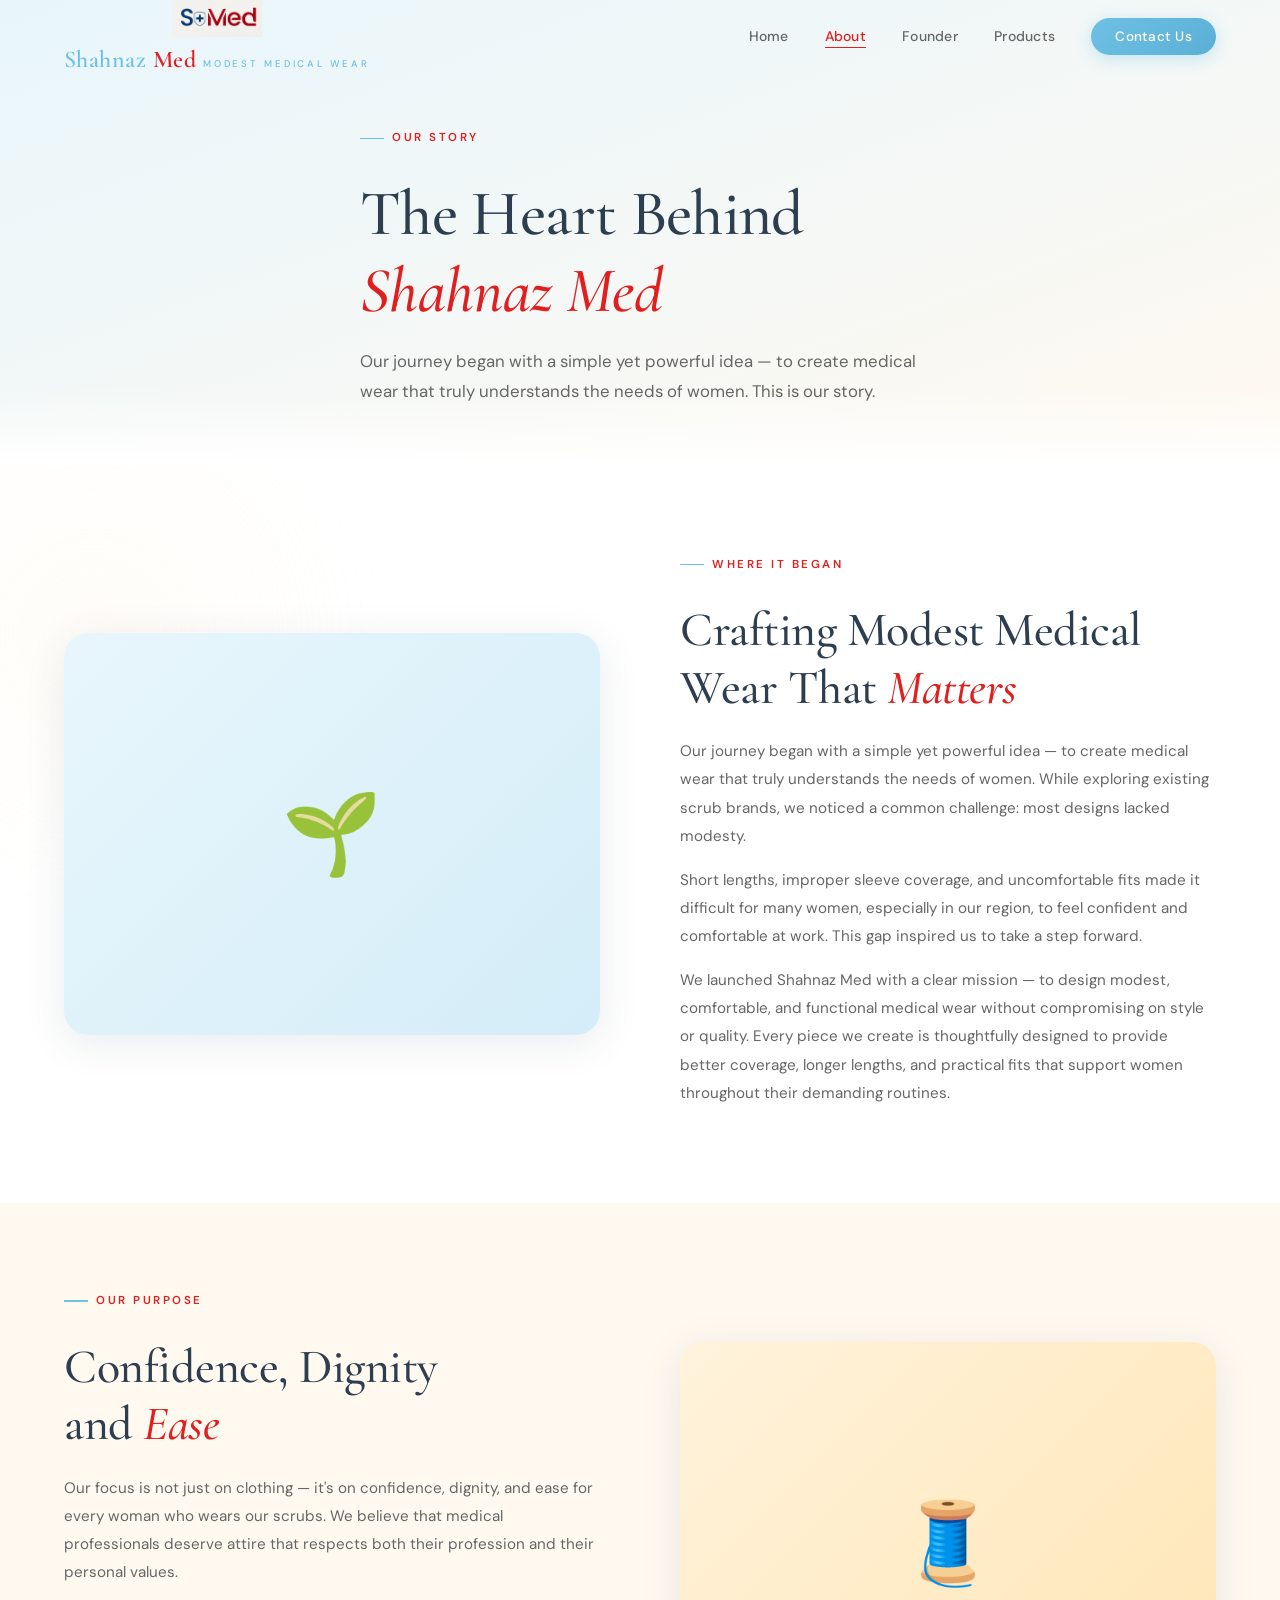
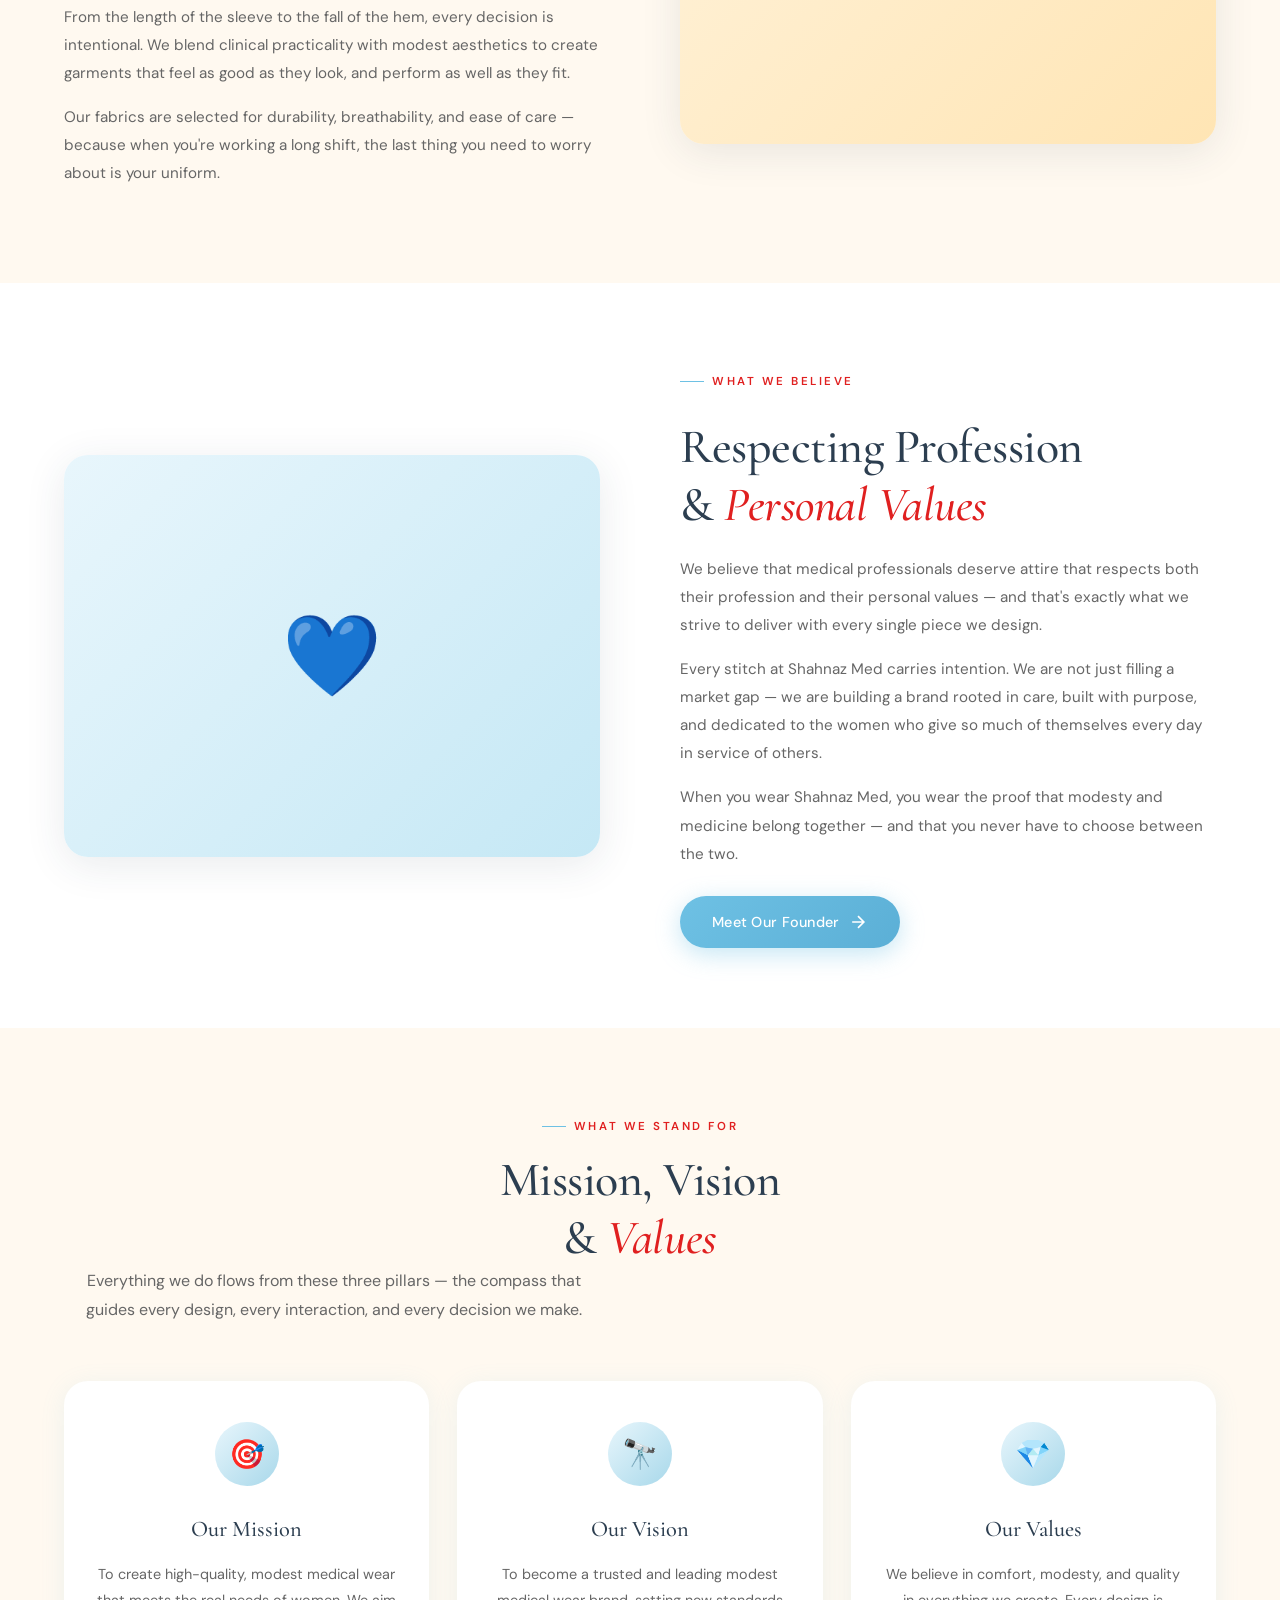
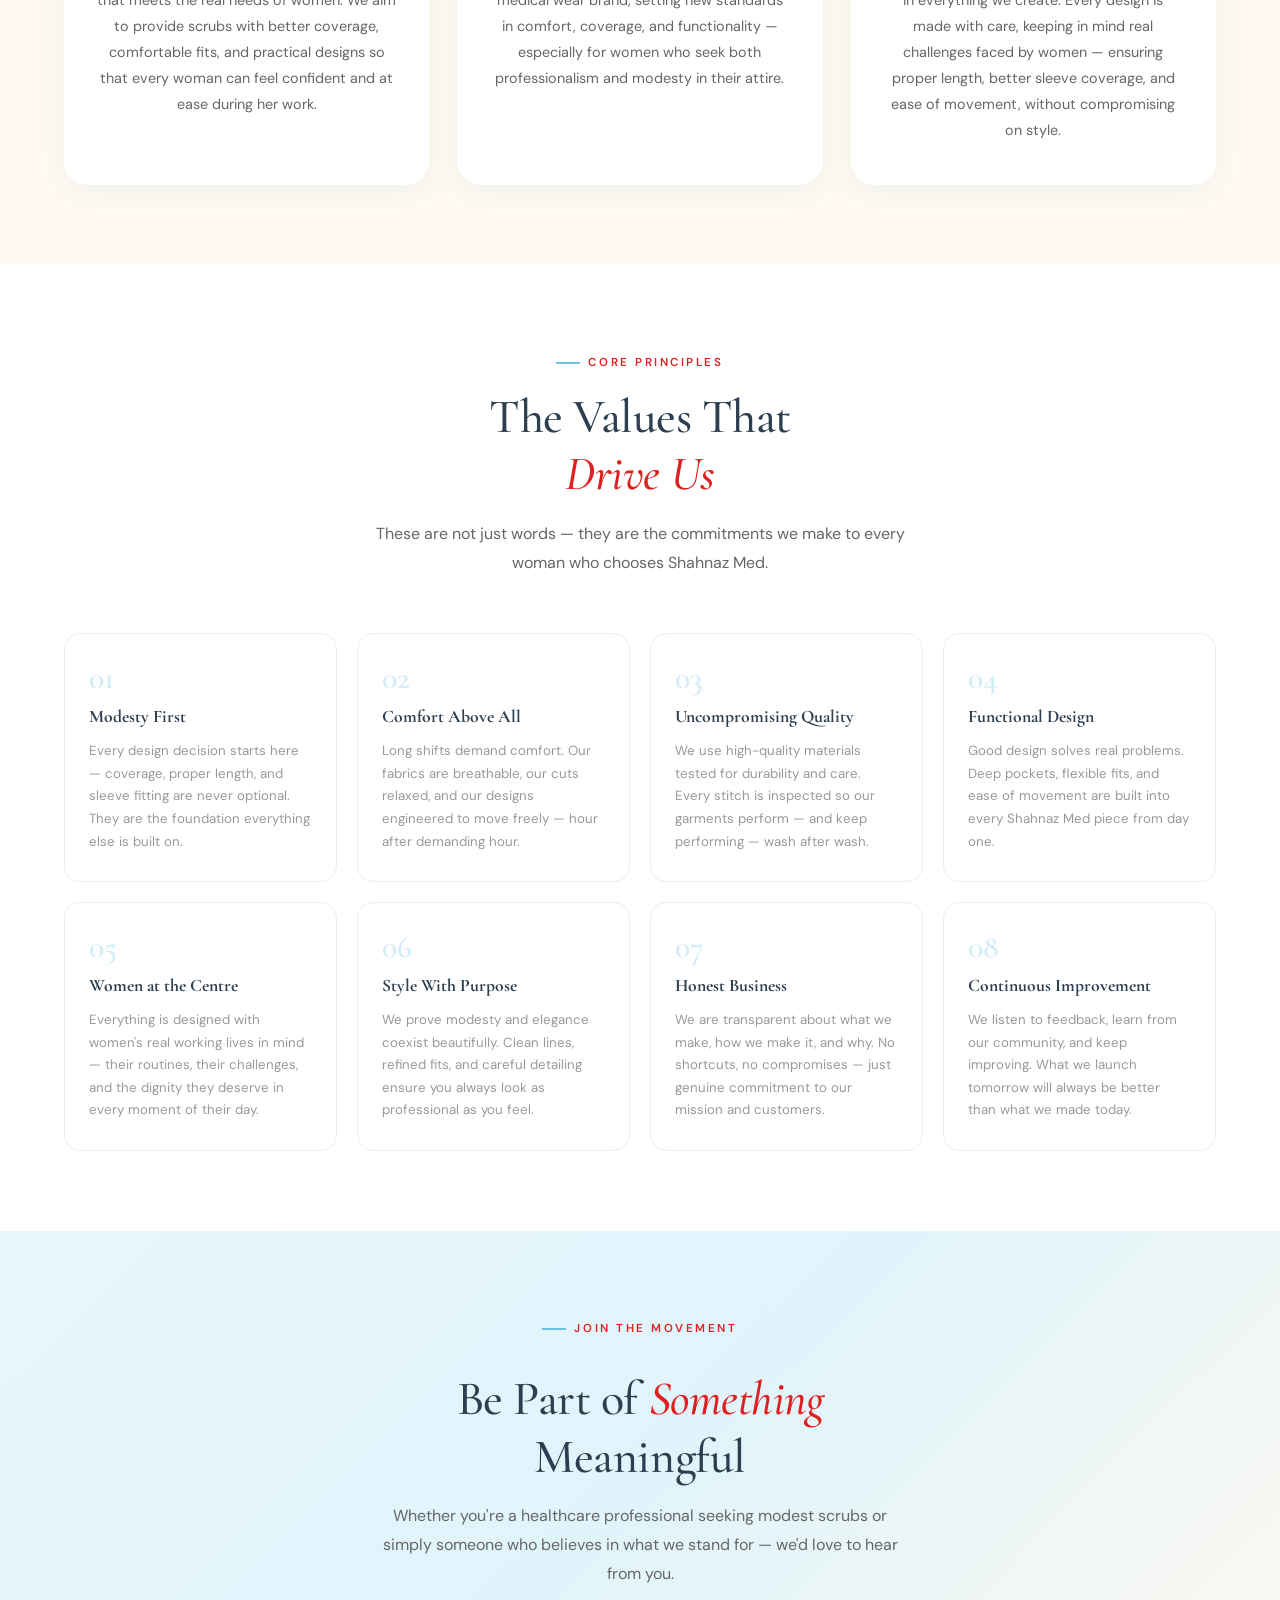
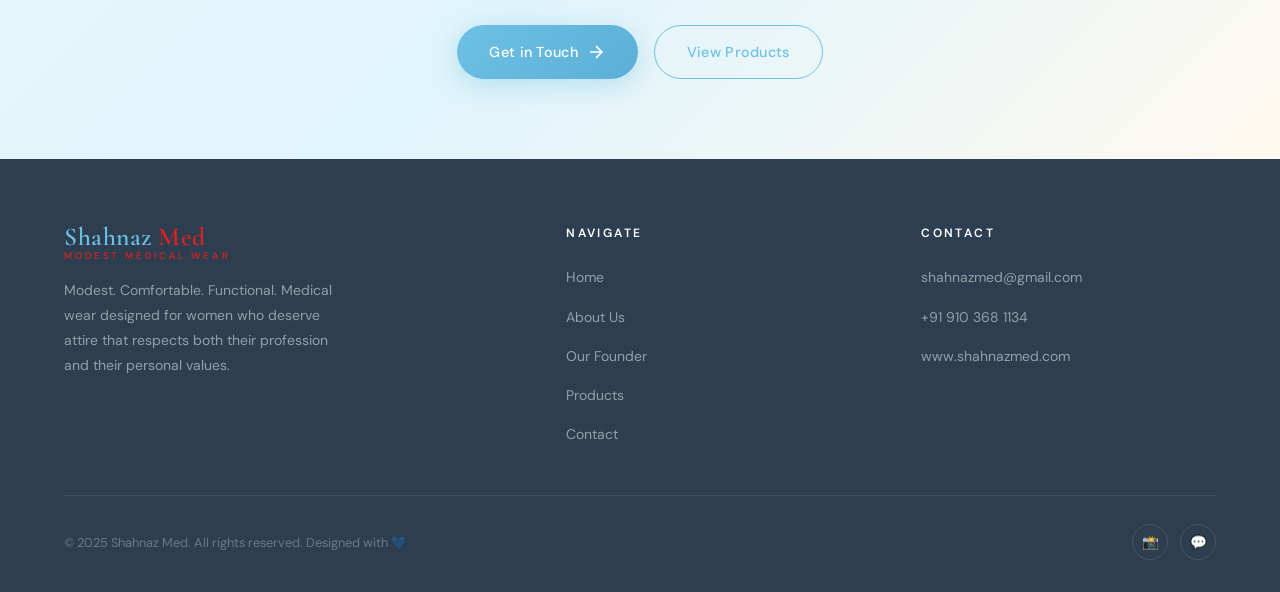
==== commit a241edbd: "Add files via upload" ====
--- a/about.html
+++ b/about.html
@@ -29,9 +29,15 @@
 
   <!-- NAVBAR -->
   <nav class="navbar">
-    <a href="index.html" class="nav-logo">
-      <span class="logo-main">Shahnaz Med</span>
-      <span class="logo-sub">Modest Medical Wear</span>
+    <a href="index.html" class="nav-logo nav-logo-wrap">
+      <img src="logo.png" alt="Shahnaz Med Logo" class="nav-logo-img"
+           onerror="this.style.display='none'" />
+      <div>
+        <span class="logo-main">
+          <span class="logo-shahnaz">Shahnaz</span> <span class="logo-med">Med</span>
+        </span>
+        <span class="logo-sub">Modest Medical Wear</span>
+      </div>
     </a>
     <ul class="nav-links">
       <li><a href="index.html">Home</a></li>
@@ -271,7 +277,9 @@
       <div class="footer-top">
         <div class="footer-brand">
           <div class="nav-logo">
-            <span class="logo-main">Shahnaz Med</span>
+            <span class="logo-main">
+              <span class="logo-shahnaz">Shahnaz</span> <span class="logo-med">Med</span>
+            </span>
             <span class="logo-sub">Modest Medical Wear</span>
           </div>
           <p>Modest. Comfortable. Functional. Medical wear designed for women who deserve attire that respects both their profession and their personal values.</p>
@@ -298,9 +306,8 @@
       <div class="footer-bottom">
         <p>&copy; 2025 Shahnaz Med. All rights reserved. Designed with 💙</p>
         <div class="footer-socials">
-          <a href="#" class="social-btn" aria-label="Instagram">in</a>
-          <a href="#" class="social-btn" aria-label="Facebook">fb</a>
-          <a href="#" class="social-btn" aria-label="TikTok">tt</a>
+          <a href="https://www.instagram.com/shahnazmed?utm_source=qr&amp;igsh=MTNuaGttdHgwcGh5Ng==" target="_blank" class="social-btn" aria-label="Instagram" title="Instagram">📸</a>
+          <a href="https://wa.me/919103681134" target="_blank" class="social-btn" aria-label="WhatsApp" title="WhatsApp">💬</a>
         </div>
       </div>
     </div>
@@ -308,4 +315,4 @@
 
   <script src="script.js"></script>
 </body>
-</html>
+</html>
--- a/style.css
+++ b/style.css
@@ -9,6 +9,7 @@
 /* === CSS VARIABLES === */
 :root {
   --sky-blue: #6EC1E4;
+  --accent-red: #E02020;
   --sky-light: #A8D8EA;
   --sky-pale: #E8F6FC;
   --cream: #FAF3E0;
@@ -225,6 +226,9 @@
   color: var(--deep-blue);
   letter-spacing: 0.02em;
 }
+/* "Shahnaz" in blue, "Med" in red */
+.logo-shahnaz { color: var(--sky-blue); }
+.logo-med     { color: var(--accent-red); }
 
 .nav-logo .logo-sub {
   font-size: 0.6rem;
@@ -256,13 +260,13 @@
   left: 0;
   width: 0;
   height: 1.5px;
-  background: var(--sky-blue);
+  background: var(--accent-red);
   transition: var(--transition);
 }
 
 .nav-links a:hover,
 .nav-links a.active {
-  color: var(--deep-blue);
+  color: var(--accent-red);
 }
 
 .nav-links a:hover::after,
@@ -349,7 +353,7 @@
 
 .mobile-nav a:last-child { border-bottom: none; }
 
-.mobile-nav a:hover { color: var(--sky-blue); padding-left: 8px; }
+.mobile-nav a:hover { color: var(--accent-red); padding-left: 8px; }
 
 /* === BUTTONS === */
 .btn {
@@ -423,7 +427,7 @@
   font-weight: 600;
   letter-spacing: 0.22em;
   text-transform: uppercase;
-  color: var(--sky-blue);
+  color: var(--accent-red);
   margin-bottom: 16px;
 }
 
@@ -445,7 +449,7 @@
 
 .section-title em {
   font-style: italic;
-  color: var(--sky-blue);
+  color: var(--accent-red);
 }
 
 .section-desc {
@@ -688,7 +692,7 @@
   font-weight: 600;
   letter-spacing: 0.15em;
   text-transform: uppercase;
-  color: var(--sky-blue);
+  color: var(--accent-red);
   margin-bottom: 6px;
 }
 
@@ -1028,7 +1032,7 @@
 .quote-mark {
   font-family: var(--font-display);
   font-size: 6rem;
-  color: var(--sky-blue);
+  color: var(--accent-red);
   opacity: 0.3;
   line-height: 0.8;
   margin-bottom: 16px;
@@ -1104,7 +1108,7 @@
 }
 
 .footer-brand .nav-logo .logo-sub {
-  color: var(--sky-blue);
+  color: var(--accent-red);
 }
 
 .footer-brand p {
@@ -1137,7 +1141,7 @@
 }
 
 .footer-col ul li a:hover {
-  color: var(--sky-blue);
+  color: var(--accent-red);
   padding-left: 6px;
 }
 
@@ -1156,7 +1160,7 @@
 }
 
 .footer-bottom a {
-  color: var(--sky-blue);
+  color: var(--accent-red);
 }
 
 .footer-socials {
@@ -1449,7 +1453,7 @@
   font-size: 0.8rem;
   letter-spacing: 0.15em;
   text-transform: uppercase;
-  color: var(--sky-blue);
+  color: var(--accent-red);
   font-weight: 600;
 }
 
@@ -1516,7 +1520,7 @@
   font-weight: 600;
   letter-spacing: 0.12em;
   text-transform: uppercase;
-  color: var(--sky-blue);
+  color: var(--accent-red);
   margin-bottom: 6px;
 }
 
@@ -1641,9 +1645,9 @@
   font-weight: 600;
   letter-spacing: 0.15em;
   text-transform: uppercase;
-  color: var(--sky-blue);
+  color: var(--accent-red);
   margin-bottom: 24px;
-  box-shadow: 0 4px 20px rgba(110,193,228,0.15);
+  box-shadow: 0 4px 20px rgba(224,32,32,0.1);
 }
 
 .soon-dot {
@@ -1670,7 +1674,7 @@
 
 .soon-title em {
   font-style: italic;
-  color: var(--sky-blue);
+  color: var(--accent-red);
 }
 
 .soon-desc {
@@ -1769,7 +1773,7 @@
   font-weight: 600;
   letter-spacing: 0.1em;
   text-transform: uppercase;
-  color: var(--sky-blue);
+  color: var(--accent-red);
   margin-bottom: 4px;
 }
 
@@ -1992,3 +1996,34 @@
   .hero-actions { flex-direction: column; }
   .footer-bottom { flex-direction: column; text-align: center; }
 }
+
+/* ── Brand Logo Image ── */
+.nav-logo-img {
+  height: 38px;
+  width: auto;
+  object-fit: contain;
+  display: block;
+}
+.nav-logo-wrap {
+  display: flex;
+  align-items: center;
+  gap: 10px;
+}
+.hero-logo-img {
+  height: 64px;
+  width: auto;
+  object-fit: contain;
+  margin-bottom: 20px;
+  display: block;
+}
+/* Logo placeholder (shown when image doesn't load) */
+.logo-img-placeholder {
+  height: 38px;
+  display: inline-flex;
+  align-items: center;
+  gap: 2px;
+  font-family: var(--font-display);
+  font-size: 1.5rem;
+  font-weight: 600;
+  letter-spacing: 0.02em;
+}
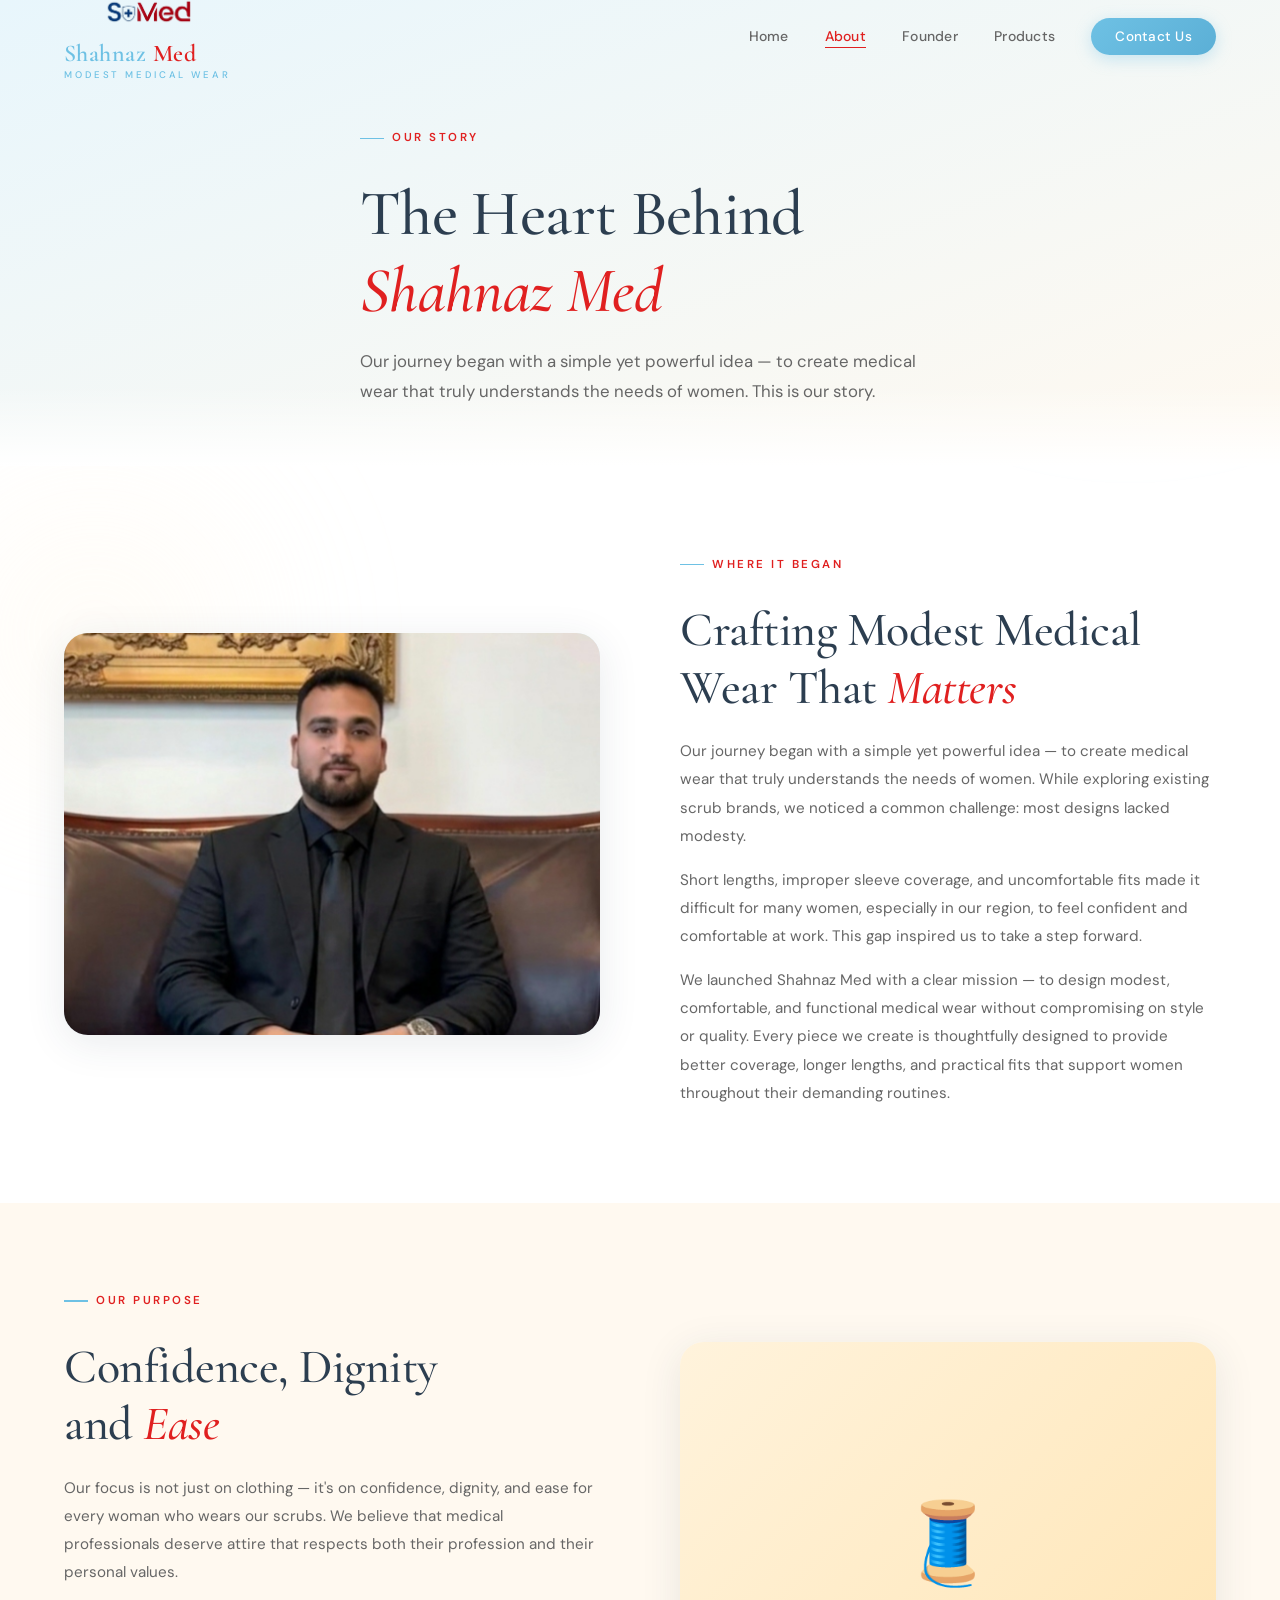
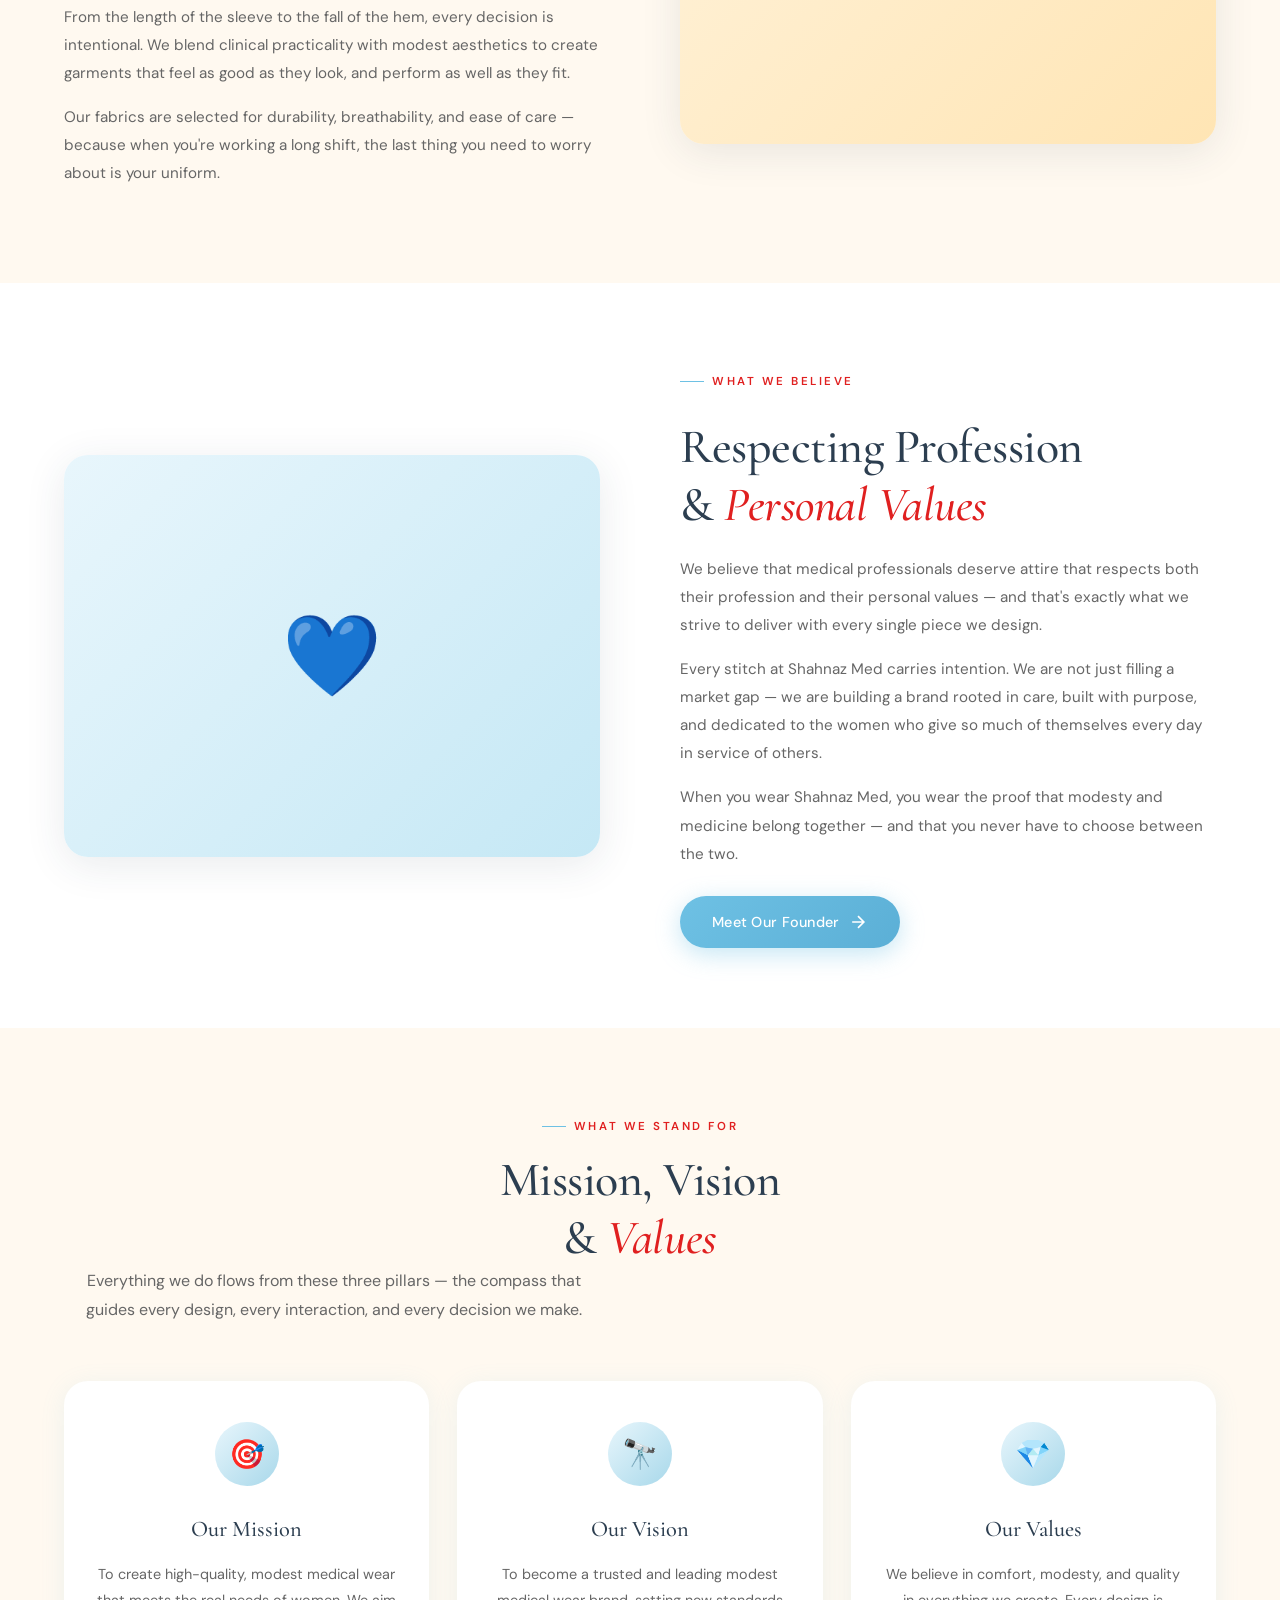
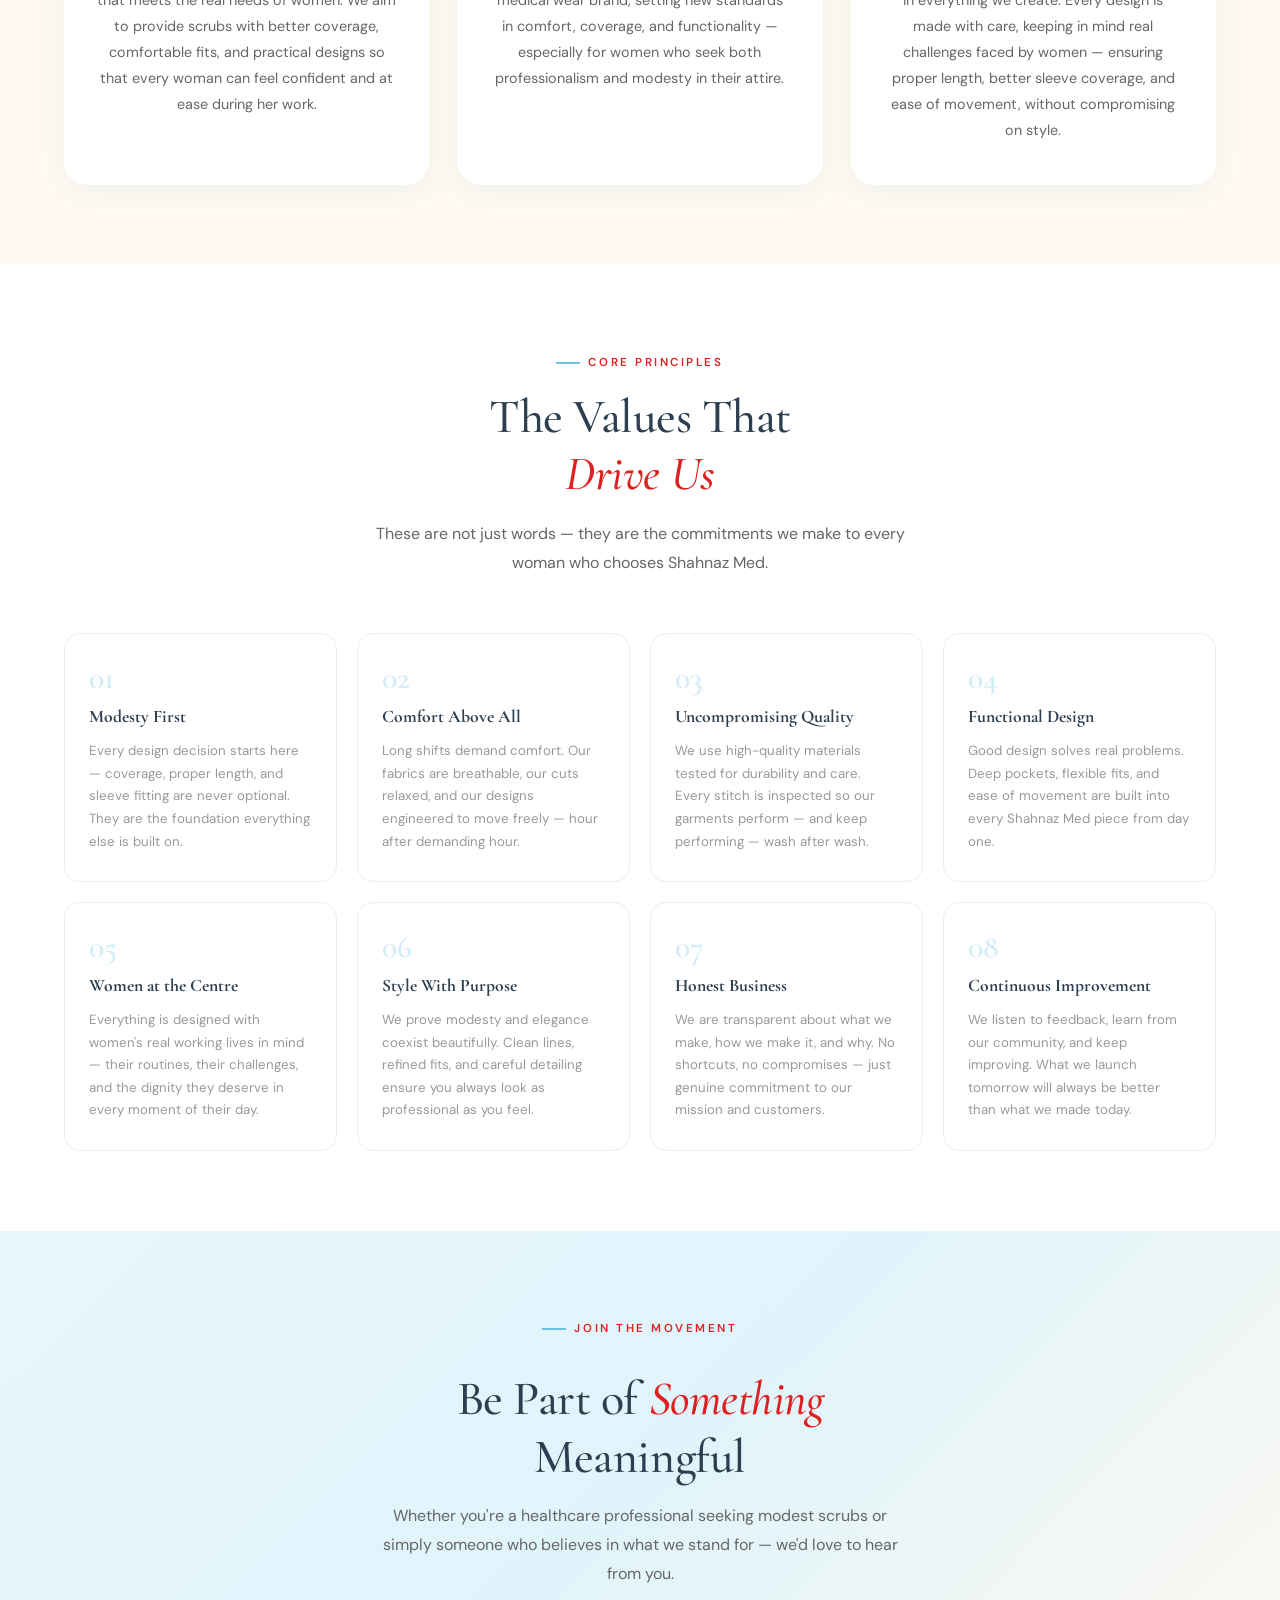
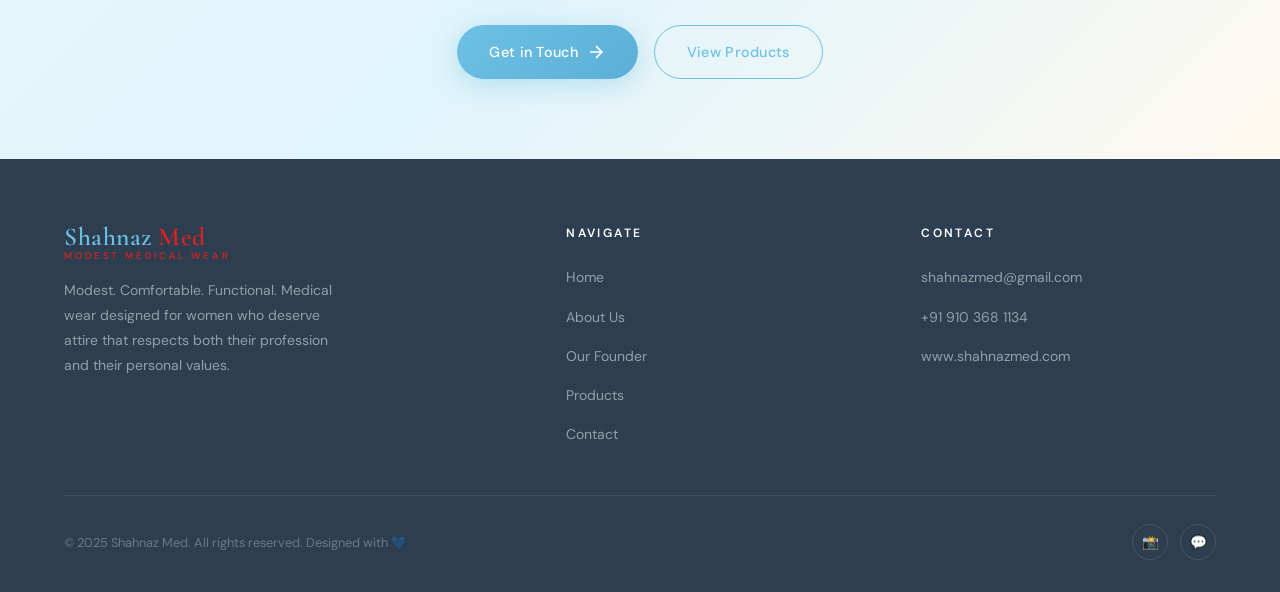
==== commit 72e3c586: "Add files via upload" ====
--- a/about.html
+++ b/about.html
@@ -27,18 +27,26 @@
     <div class="blob blob-2"></div>
   </div>
 
-  <!-- NAVBAR -->
-  <nav class="navbar">
-    <a href="index.html" class="nav-logo nav-logo-wrap">
-      <img src="logo.png" alt="Shahnaz Med Logo" class="nav-logo-img"
-           onerror="this.style.display='none'" />
-      <div>
-        <span class="logo-main">
-          <span class="logo-shahnaz">Shahnaz</span> <span class="logo-med">Med</span>
-        </span>
-        <span class="logo-sub">Modest Medical Wear</span>
-      </div>
-    </a>
+ <!-- ===== NAVBAR ===== -->
+<nav class="navbar">
+  <a href="index.html" class="nav-logo nav-logo-wrap">
+    
+    <img src="logo.png" alt="Shahnaz Med Logo" 
+         class="nav-logo-img"
+         onerror="this.style.display='none'" />
+
+    <div class="logo-text">
+      <!-- MAIN NAME -->
+      <div class="logo-main">
+        <span class="logo-shahnaz">Shahnaz</span>
+        <span class="logo-med">Med</span>
+      </div>
+
+      <!-- SUBTITLE BELOW -->
+      <div class="logo-sub">Modest Medical Wear</div>
+    </div>
+
+  </a>
     <ul class="nav-links">
       <li><a href="index.html">Home</a></li>
       <li><a href="about.html" class="active">About</a></li>
@@ -71,13 +79,19 @@
   </section>
 
   <!-- STORY 1 -->
-  <section class="about-story" style="padding-top: 80px;">
-    <div class="about-story-inner">
-      <div class="story-visual reveal-left">🌱</div>
-      <div class="story-content reveal-right">
-        <div class="section-label">Where It Began</div>
-        <h2 class="section-title">Crafting Modest Medical<br>Wear That <em>Matters</em></h2>
-        <p>
+<section class="about-story" style="padding-top: 80px;">
+  <div class="about-story-inner">
+    
+    <div class="story-visual reveal-left">
+      <img src="me.png" alt="Founder" class="story-img">
+    </div>
+
+    <div class="story-content reveal-right">
+      <div class="section-label">Where It Began</div>
+      <h2 class="section-title">
+        Crafting Modest Medical<br>Wear That <em>Matters</em>
+      </h2>
+      <p>
           Our journey began with a simple yet powerful idea — to create medical wear that 
           truly understands the needs of women. While exploring existing scrub brands, we 
           noticed a common challenge: most designs lacked modesty.
--- a/style.css
+++ b/style.css
@@ -59,84 +59,110 @@
 ul { list-style: none; }
 button { cursor: pointer; border: none; background: none; font-family: var(--font-body); }
 
-/* === PAGE LOADER === */
+/* === PAGE LOADER (PREMIUM) === */
 #page-loader {
   position: fixed;
   inset: 0;
-  background: var(--white);
+  background: linear-gradient(135deg, #6EC1E4, #A8D8EA, #E8F6FC);
   z-index: 9999;
   display: flex;
   flex-direction: column;
   align-items: center;
   justify-content: center;
-  transition: opacity 0.5s ease, visibility 0.5s ease;
-}
-
+  transition: opacity 0.6s ease, visibility 0.6s ease;
+  overflow: hidden;
+}
+
+/* Soft glow effect */
+#page-loader::before {
+  content: '';
+  position: absolute;
+  width: 400px;
+  height: 400px;
+  background: radial-gradient(circle, rgba(255,255,255,0.25), transparent 70%);
+  filter: blur(60px);
+  animation: glowMove 6s ease-in-out infinite;
+}
+
+/* Fade out */
 #page-loader.fade-out {
   opacity: 0;
   visibility: hidden;
 }
 
+/* Top progress bar */
 .loader-progress {
   position: fixed;
   top: 0;
   left: 0;
   height: 3px;
-  background: linear-gradient(90deg, var(--sky-blue), var(--sky-light));
+  background: linear-gradient(90deg, #ffffff, #eaf9ff);
   width: 0%;
   transition: width 0.4s ease;
   z-index: 10000;
 }
 
+/* Logo container */
 .loader-logo {
   display: flex;
   flex-direction: column;
   align-items: center;
-  gap: 12px;
-  animation: loaderPulse 1.5s ease-in-out infinite;
-}
-
+  gap: 14px;
+  animation: loaderFade 1.8s ease-in-out infinite;
+  z-index: 2;
+}
+
+/* MAIN TEXT */
 .loader-logo span:first-child {
   font-family: var(--font-display);
-  font-size: 2.2rem;
-  font-weight: 500;
-  color: var(--deep-blue);
-  letter-spacing: 0.05em;
-}
-
+  font-size: 3rem;
+  font-weight: 600;
+  color: #333333;
+  letter-spacing: 0.08em;
+}
+
+/* SUBTITLE */
 .loader-logo span:last-child {
-  font-size: 0.7rem;
-  letter-spacing: 0.25em;
+  font-size: 0.85rem;
+  letter-spacing: 0.3em;
   text-transform: uppercase;
-  color: var(--sky-blue);
-  font-weight: 500;
-}
-
+  color:red;
+  font-weight: 500;
+}
+
+/* Loading dots */
 .loader-dots {
   display: flex;
-  gap: 8px;
-  margin-top: 20px;
+  gap: 10px;
+  margin-top: 24px;
 }
 
 .loader-dots span {
-  width: 6px;
-  height: 6px;
+  width: 7px;
+  height: 7px;
   border-radius: 50%;
-  background: var(--sky-blue);
+  background: #ffffff;
   animation: dotBounce 1.2s ease-in-out infinite;
+  box-shadow: 0 0 10px rgba(255,255,255,0.6);
 }
 
 .loader-dots span:nth-child(2) { animation-delay: 0.2s; }
 .loader-dots span:nth-child(3) { animation-delay: 0.4s; }
 
-@keyframes loaderPulse {
-  0%, 100% { opacity: 0.7; transform: scale(1); }
-  50% { opacity: 1; transform: scale(1.02); }
+/* Animations */
+@keyframes loaderFade {
+  0%,100% { opacity: 0.8; transform: scale(1); }
+  50% { opacity: 1; transform: scale(1.05); }
 }
 
 @keyframes dotBounce {
-  0%, 100% { transform: translateY(0); opacity: 0.4; }
-  50% { transform: translateY(-8px); opacity: 1; }
+  0%,100% { transform: translateY(0); opacity: 0.5; }
+  50% { transform: translateY(-10px); opacity: 1; }
+}
+
+@keyframes glowMove {
+  0%,100% { transform: translate(-50px, -50px); }
+  50% { transform: translate(50px, 50px); }
 }
 
 /* === FLOATING BACKGROUND BLOBS === */
@@ -205,7 +231,27 @@
   justify-content: space-between;
   transition: var(--transition);
 }
-
+.nav-logo-wrap {
+  display: flex;
+  align-items: center;
+  gap: 10px;
+}
+
+.logo-text {
+  display: flex;
+  flex-direction: column; /* 👈 THIS forces subtitle below */
+  line-height: 1.2;
+}
+
+.logo-main {
+  font-size: 18px;
+  font-weight: 600;
+}
+
+.logo-sub {
+  font-size: 12px;
+  color: #777;
+}
 .navbar.scrolled {
   background: rgba(255, 255, 255, 0.92);
   backdrop-filter: blur(20px);
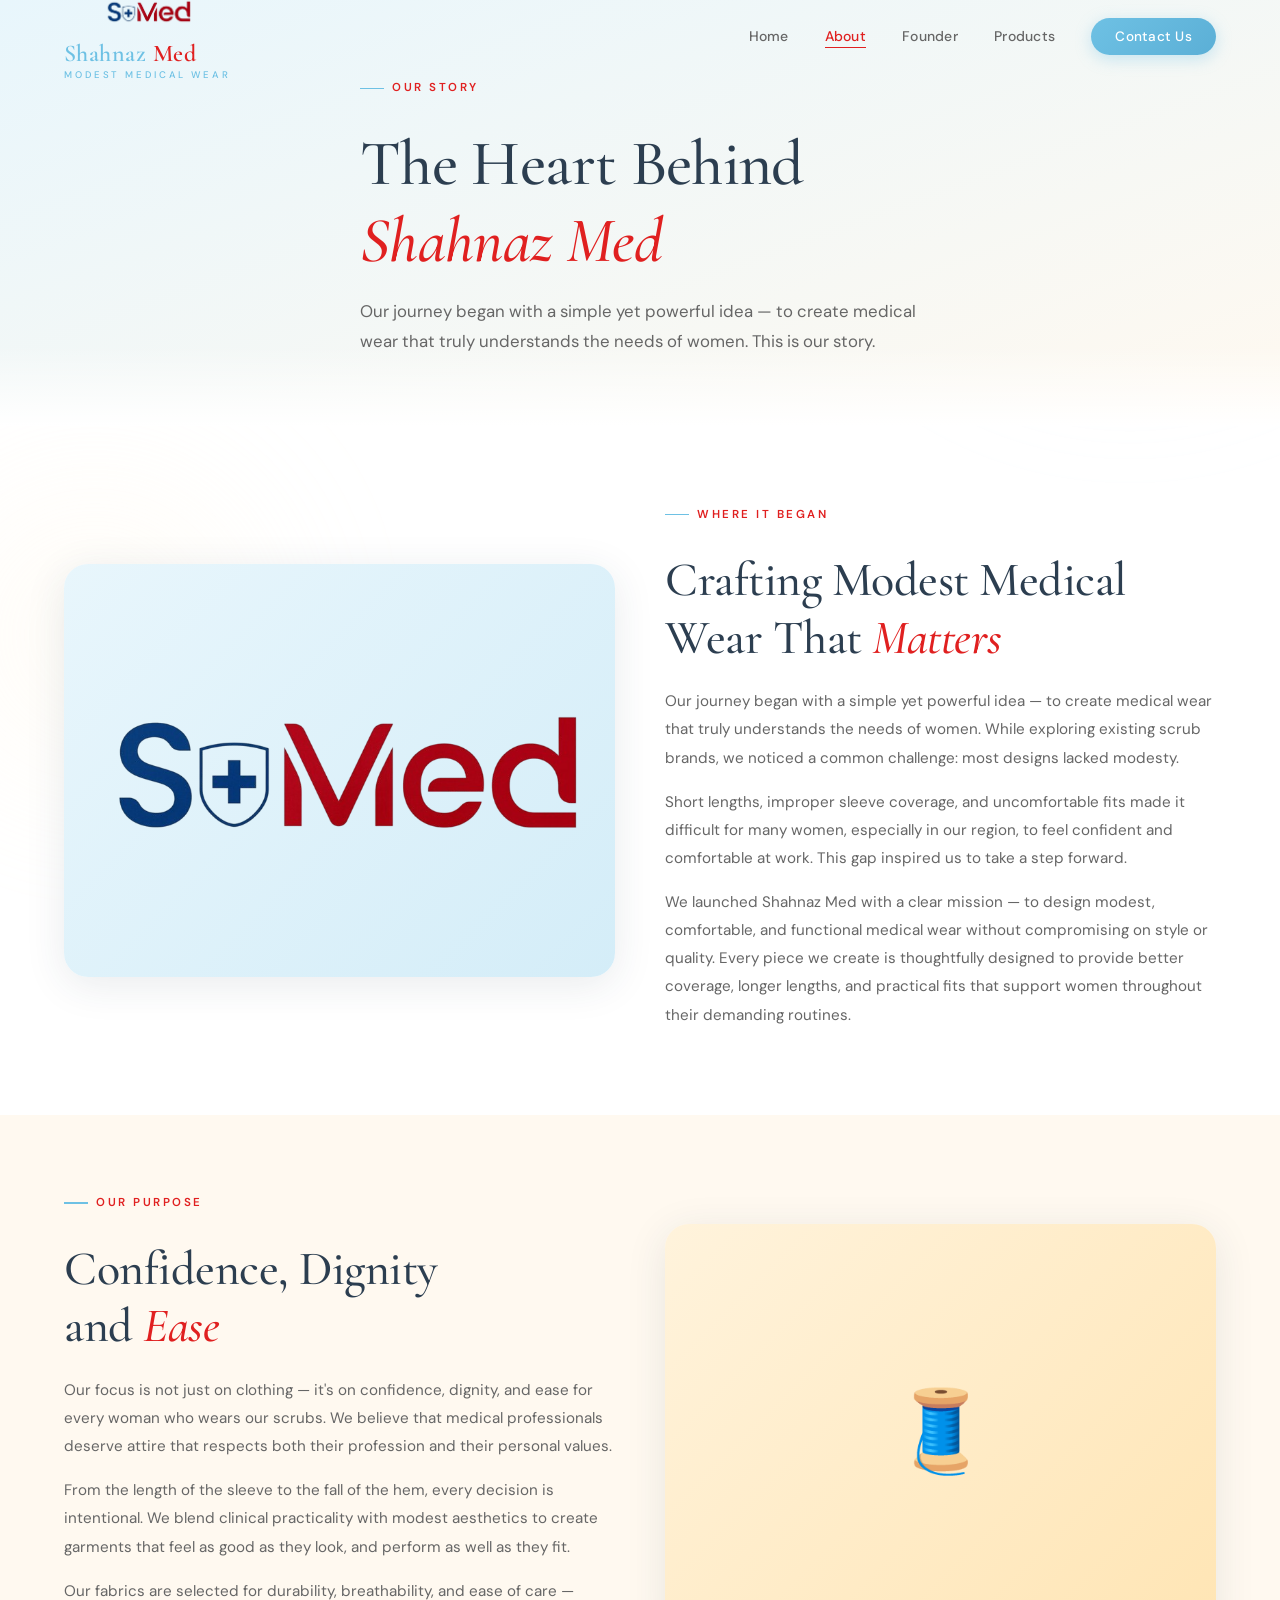
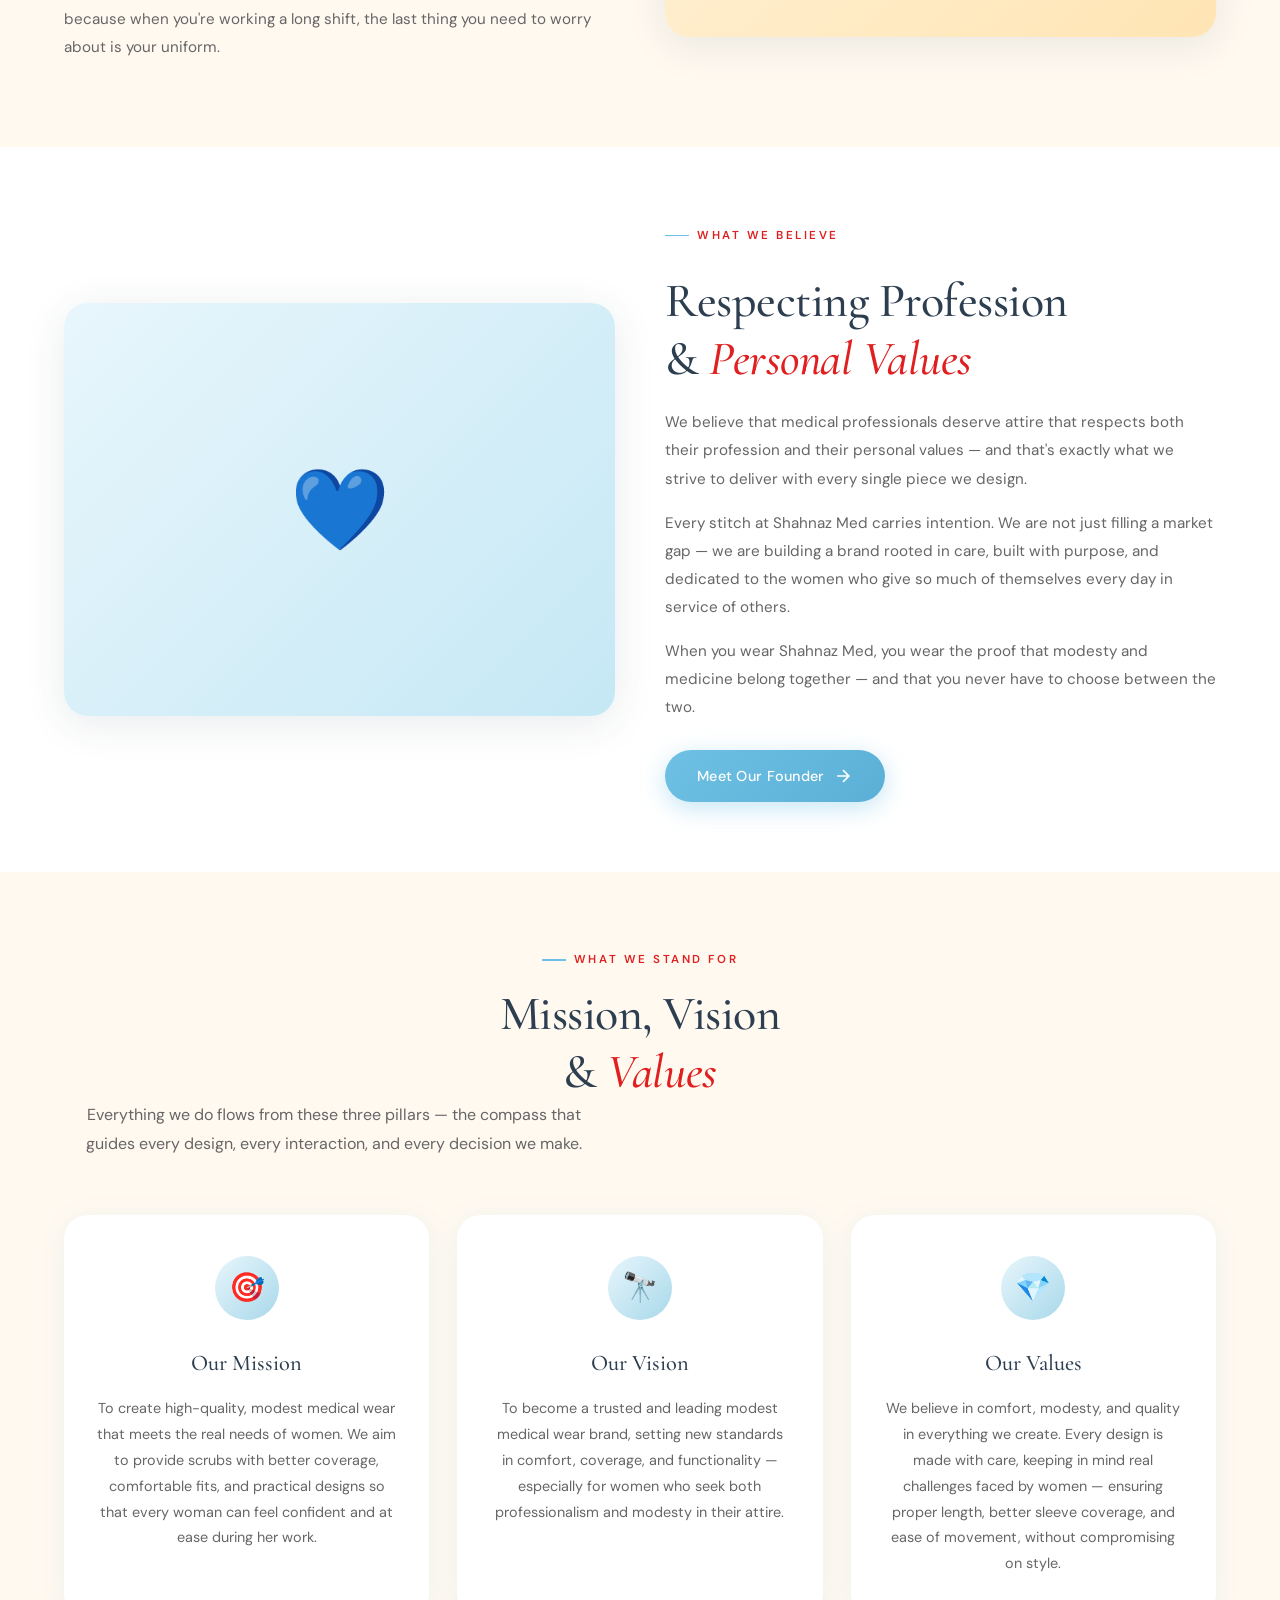
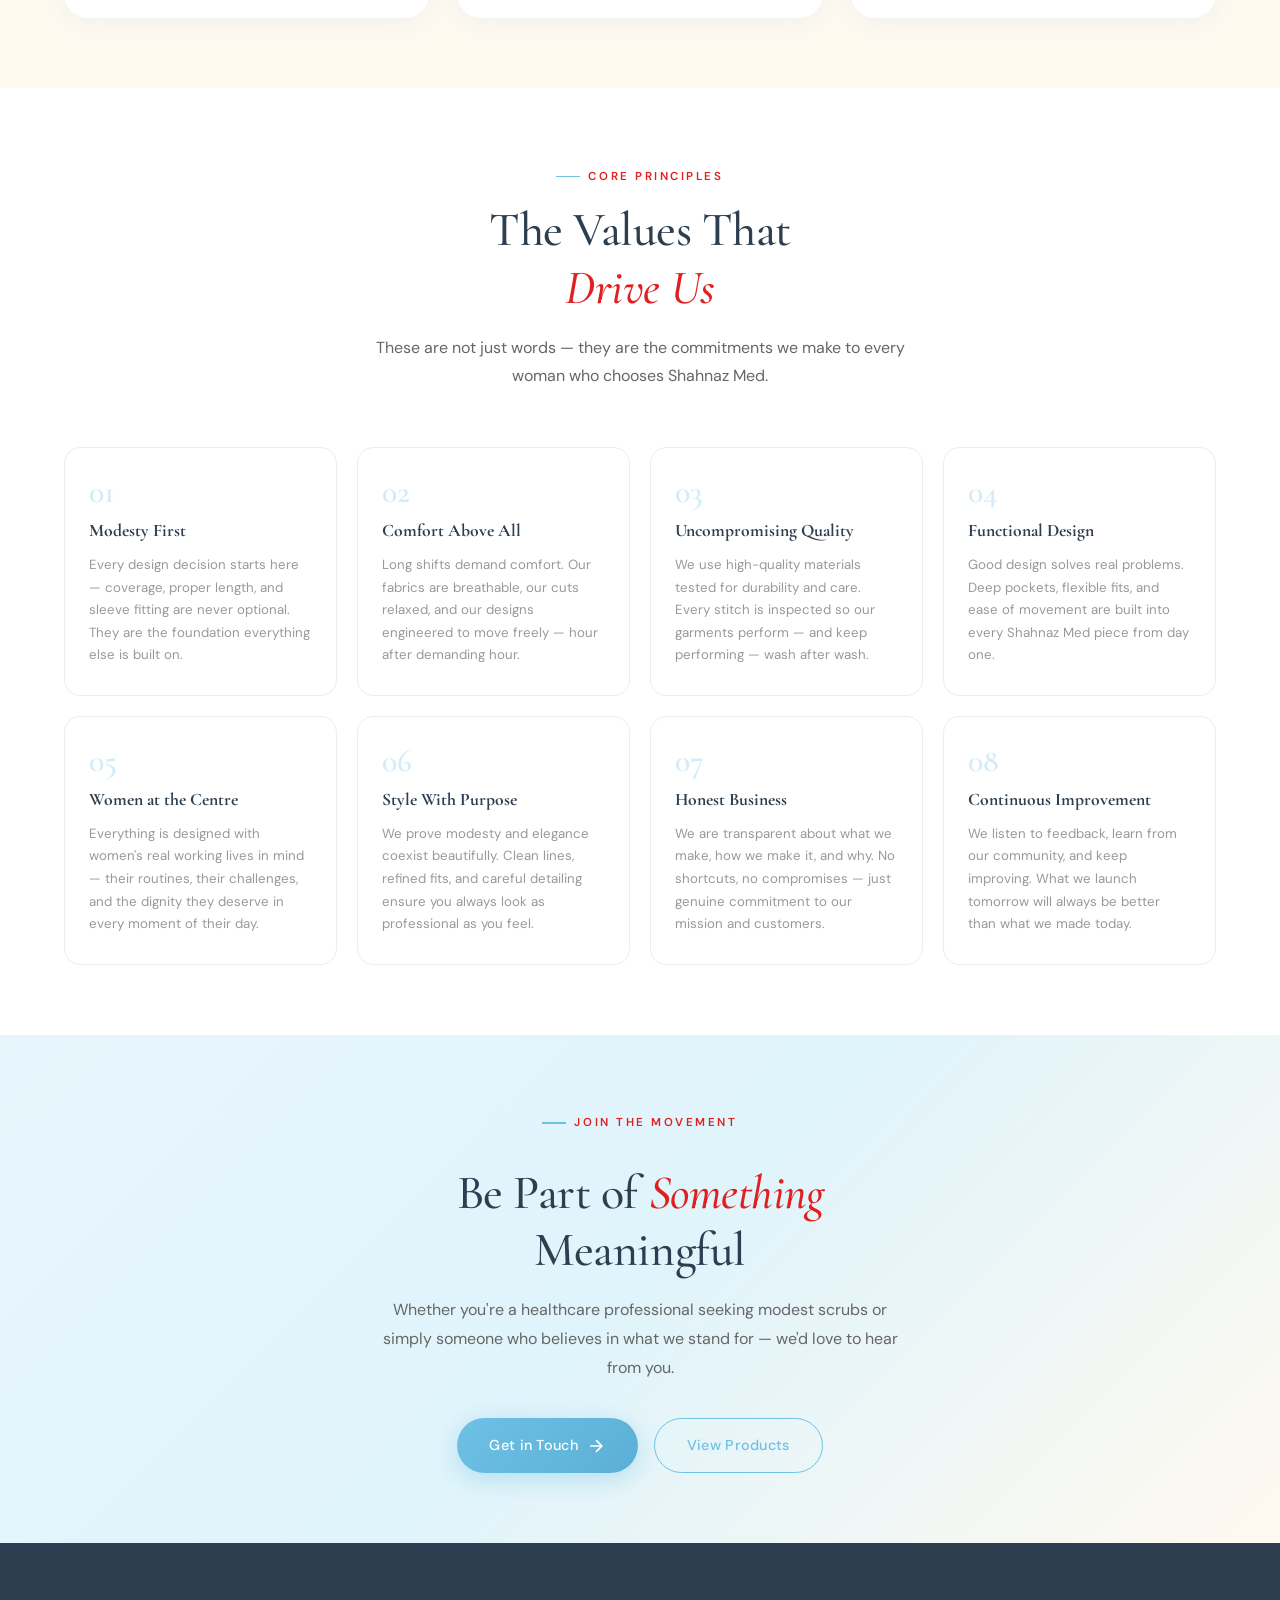
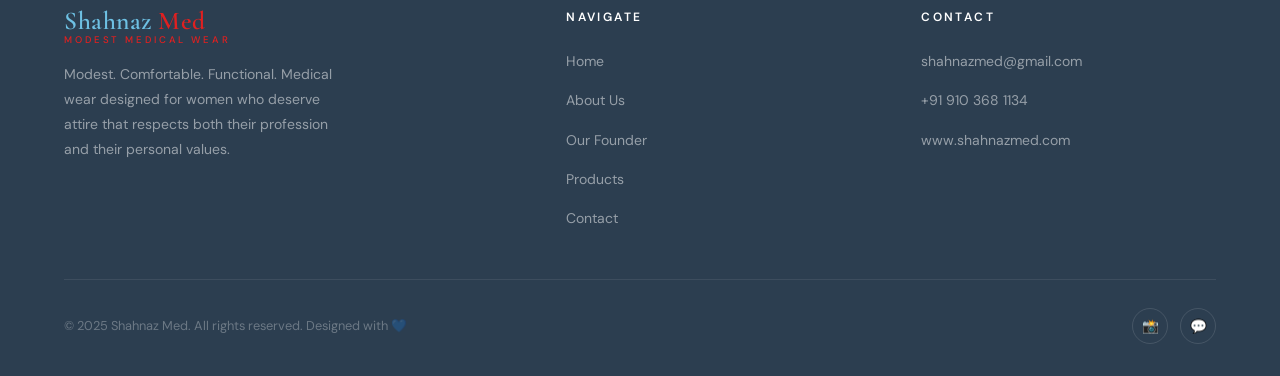
==== commit e1987a00: "Add files via upload" ====
--- a/about.html
+++ b/about.html
@@ -83,7 +83,7 @@
   <div class="about-story-inner">
     
     <div class="story-visual reveal-left">
-      <img src="me.png" alt="Founder" class="story-img">
+      <img src="logo.png" alt="Founder" class="story-img">
     </div>
 
     <div class="story-content reveal-right">
--- a/style.css
+++ b/style.css
@@ -1437,143 +1437,143 @@
   line-height: 1.7;
 }
 
-/* === FOUNDER PAGE === */
+/* === FOUNDER PAGE (FIXED & PREMIUM) === */
+
 .founder-page {
-  padding: 60px 5% 100px;
+  padding: 40px 5% 70px; /* ⬅️ kam kiya */
 }
 
 .founder-page-inner {
-  max-width: 1100px;
+  max-width: 1000px; /* ⬅️ thoda compact */
   margin: 0 auto;
 }
 
-.founder-profile-card {
-  background: var(--white);
-  border-radius: var(--radius-xl);
-  box-shadow: var(--shadow-medium);
-  overflow: hidden;
-  display: grid;
-  grid-template-columns: 360px 1fr;
-  border: 1px solid var(--border);
-  margin-bottom: 48px;
-  transition: var(--transition);
-}
-
-.founder-profile-card:hover {
-  box-shadow: var(--shadow-lift);
-  transform: translateY(-4px);
-}
-
-.founder-profile-left {
-  background: linear-gradient(180deg, var(--sky-pale) 0%, #D0EAF7 100%);
-  padding: 48px 32px;
-  display: flex;
-  flex-direction: column;
-  align-items: center;
-  justify-content: center;
-  gap: 20px;
-  text-align: center;
-}
-
-.profile-avatar {
-  width: 160px;
-  height: 160px;
-  border-radius: 50%;
-  background: var(--white);
-  border: 5px solid rgba(255,255,255,0.8);
-  display: flex;
-  align-items: center;
-  justify-content: center;
-  font-size: 4rem;
-  box-shadow: 0 12px 40px rgba(110, 193, 228, 0.3);
-}
-
+/* RIGHT SIDE CONTENT */
+.founder-profile-right {
+  padding: 32px 28px; /* ⬅️ gap kam */
+}
+
+/* HEADING */
+.founder-profile-right h2 {
+  font-family: var(--font-display);
+  font-size: 1.6rem;
+  font-weight: 500;
+  color: var(--deep-blue);
+  margin-bottom: 12px; /* ⬅️ kam */
+}
+
+/* BIO TEXT */
+.founder-bio {
+  font-size: 0.9rem;
+  color: var(--text-light);
+  line-height: 1.7;
+  margin-bottom: 10px; /* ⬅️ kam */
+}
+
+/* NAME */
 .profile-name {
   font-family: var(--font-display);
-  font-size: 1.6rem;
+  font-size: 1.4rem; /* ⬅️ thoda compact */
   font-weight: 500;
   color: var(--deep-blue);
 }
 
+/* TITLE */
 .profile-title {
-  font-size: 0.8rem;
-  letter-spacing: 0.15em;
+  font-size: 0.75rem;
+  letter-spacing: 0.12em;
   text-transform: uppercase;
   color: var(--accent-red);
   font-weight: 600;
 }
 
-.profile-divider {
-  width: 40px;
-  height: 2px;
-  background: var(--sky-blue);
-  border-radius: 2px;
-}
-
+/* CONTACT */
 .profile-contact {
-  display: flex;
-  flex-direction: column;
-  gap: 8px;
-  width: 100%;
+  gap: 6px; /* ⬅️ kam spacing */
 }
 
 .profile-contact-item {
-  display: flex;
-  align-items: center;
-  gap: 8px;
-  font-size: 0.82rem;
-  color: var(--text-light);
-  background: rgba(255,255,255,0.5);
-  padding: 8px 14px;
-  border-radius: var(--radius-sm);
-}
-
-.founder-profile-right {
-  padding: 48px 40px;
-}
-
-.founder-profile-right h2 {
-  font-family: var(--font-display);
-  font-size: 1.8rem;
-  font-weight: 500;
-  color: var(--deep-blue);
-  margin-bottom: 20px;
-}
-
-.founder-bio {
-  font-size: 0.95rem;
-  color: var(--text-light);
-  line-height: 1.85;
-  margin-bottom: 16px;
-}
-
+  font-size: 0.8rem;
+  padding: 6px 10px; /* ⬅️ compact */
+}
+
+/* HIGHLIGHTS GRID */
 .founder-highlights {
   display: grid;
   grid-template-columns: 1fr 1fr;
-  gap: 16px;
-  margin-top: 32px;
-}
-
+  gap: 12px; /* ⬅️ kam gap */
+  margin-top: 18px; /* ⬅️ kam */
+}
+
+/* HIGHLIGHT BOX */
 .founder-highlight-item {
-  padding: 20px;
+  padding: 14px; /* ⬅️ kam */
   background: var(--sky-pale);
-  border-radius: var(--radius-md);
+  border-radius: 12px;
   border-left: 3px solid var(--sky-blue);
-}
-
+  transition: 0.3s;
+}
+
+/* HOVER EFFECT (premium feel) */
+.founder-highlight-item:hover {
+  transform: translateY(-3px);
+  box-shadow: var(--shadow-soft);
+}
+
+/* HIGHLIGHT TITLE */
 .founder-highlight-item h4 {
-  font-size: 0.75rem;
-  font-weight: 600;
-  letter-spacing: 0.12em;
-  text-transform: uppercase;
-  color: var(--accent-red);
-  margin-bottom: 6px;
-}
-
+  font-size: 0.7rem;
+  letter-spacing: 0.1em;
+  margin-bottom: 4px;
+}
+
+/* HIGHLIGHT TEXT */
 .founder-highlight-item p {
-  font-size: 0.88rem;
-  color: var(--deep-blue);
-  font-weight: 500;
+  font-size: 0.82rem;
+}
+/* IMAGE WRAPPER */
+.profile-avatar-wrap {
+  display: flex;
+  justify-content: center;
+  align-items: center;
+}
+
+/* IMAGE STYLE */
+.profile-avatar-img {
+  width: 200px;   /* ⬅️ bada kiya */
+  height: 240px;  /* ⬅️ rectangle look */
+  object-fit: cover;
+
+  border-radius: 14px; /* ⬅️ soft premium corners */
+  
+  box-shadow: 0 20px 50px rgba(0,0,0,0.2); /* ⬅️ premium shadow */
+  
+  transition: 0.4s ease;
+}
+
+/* HOVER EFFECT (premium feel) */
+.profile-avatar-img:hover {
+  transform: scale(1.05);
+}
+
+/* LEFT PANEL CENTER ALIGN */
+.founder-profile-left {
+  display: flex;
+  flex-direction: column;
+  align-items: center;
+  justify-content: center; /* ⬅️ vertical center */
+  text-align: center;
+  gap: 16px; /* ⬅️ spacing control */
+}
+/* MOBILE FIX */
+@media (max-width: 768px) {
+  .founder-highlights {
+    grid-template-columns: 1fr; /* ⬅️ mobile clean */
+  }
+
+  .founder-profile-right {
+    padding: 24px 18px;
+  }
 }
 
 /* Philosophy Cards */
@@ -2073,3 +2073,20 @@
   font-weight: 600;
   letter-spacing: 0.02em;
 }
+section {
+  padding: 70px 5% !important;
+}
+
+.hero-inner,
+.about-story-inner {
+  gap: 50px !important;
+}
+
+.founder-profile-card {
+  grid-template-columns: 300px 1fr !important;
+}
+
+.founder-profile-left,
+.founder-profile-right {
+  padding: 30px !important;
+}
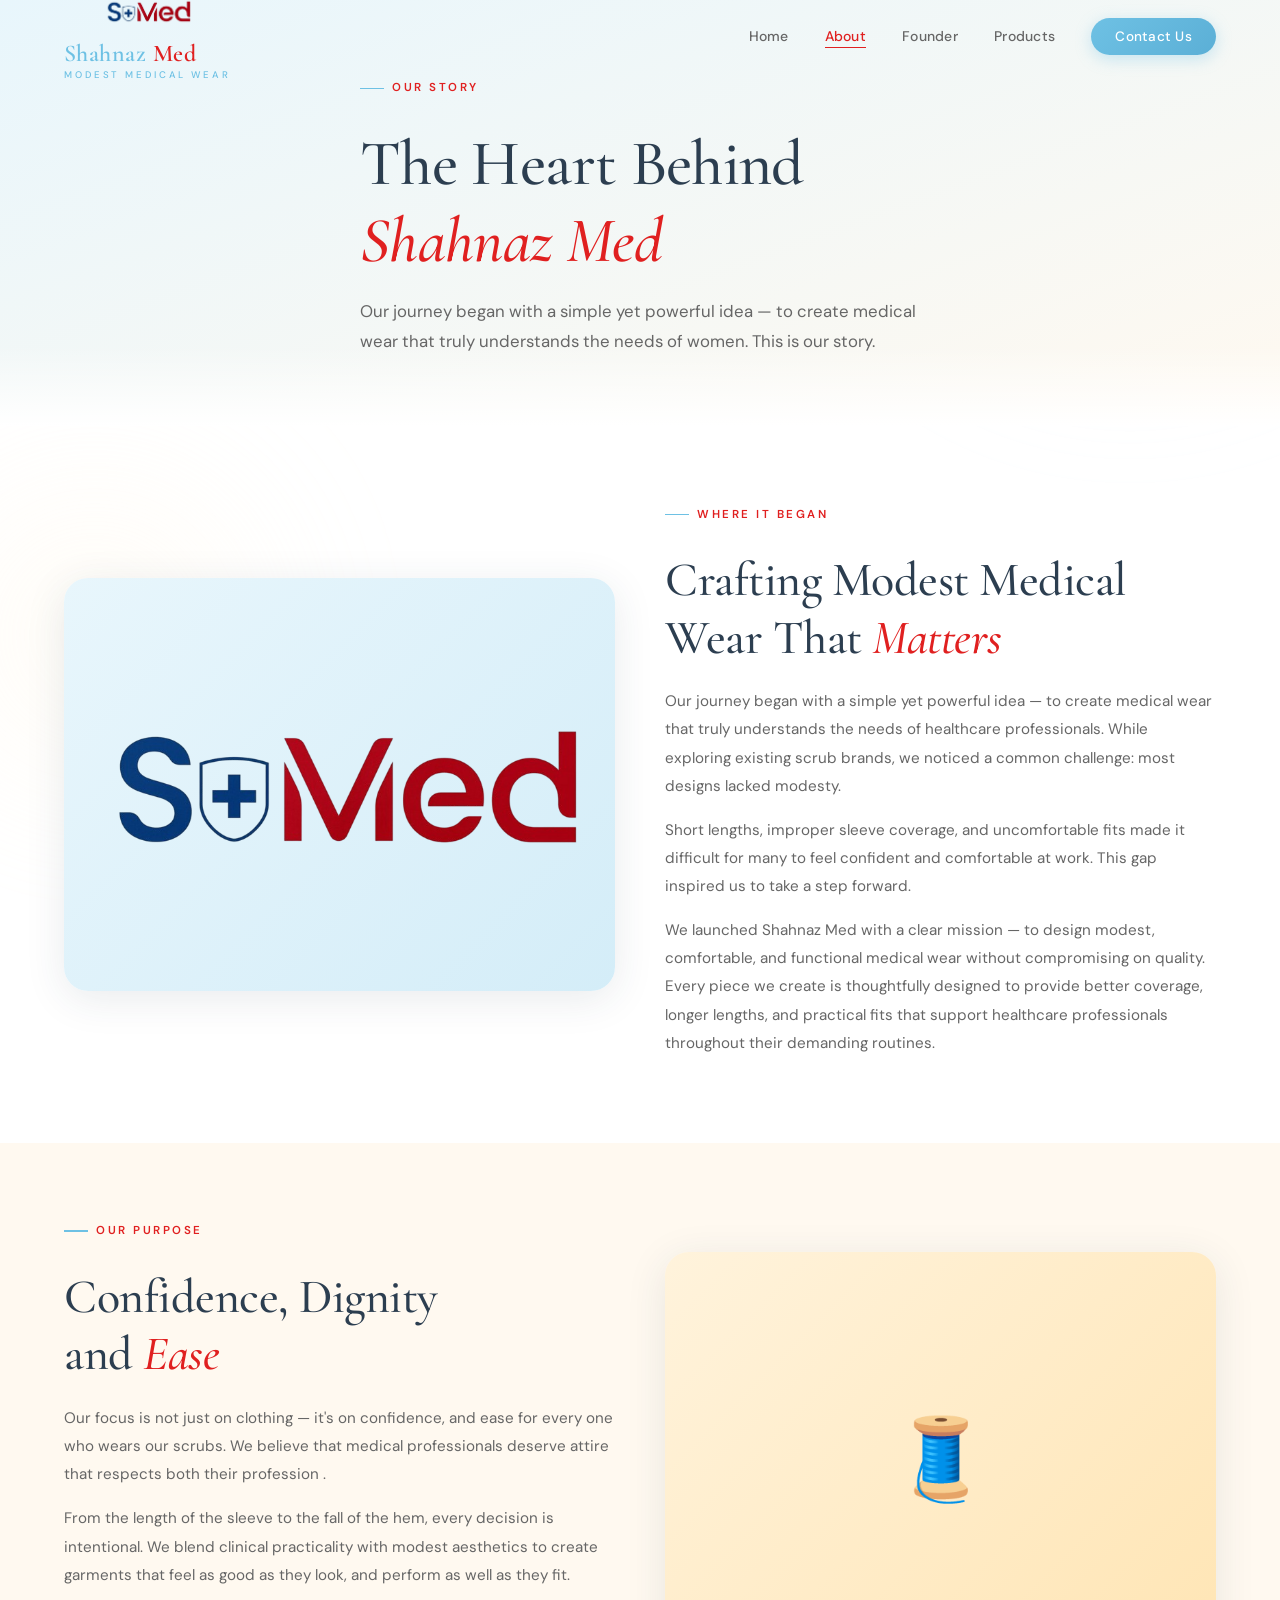
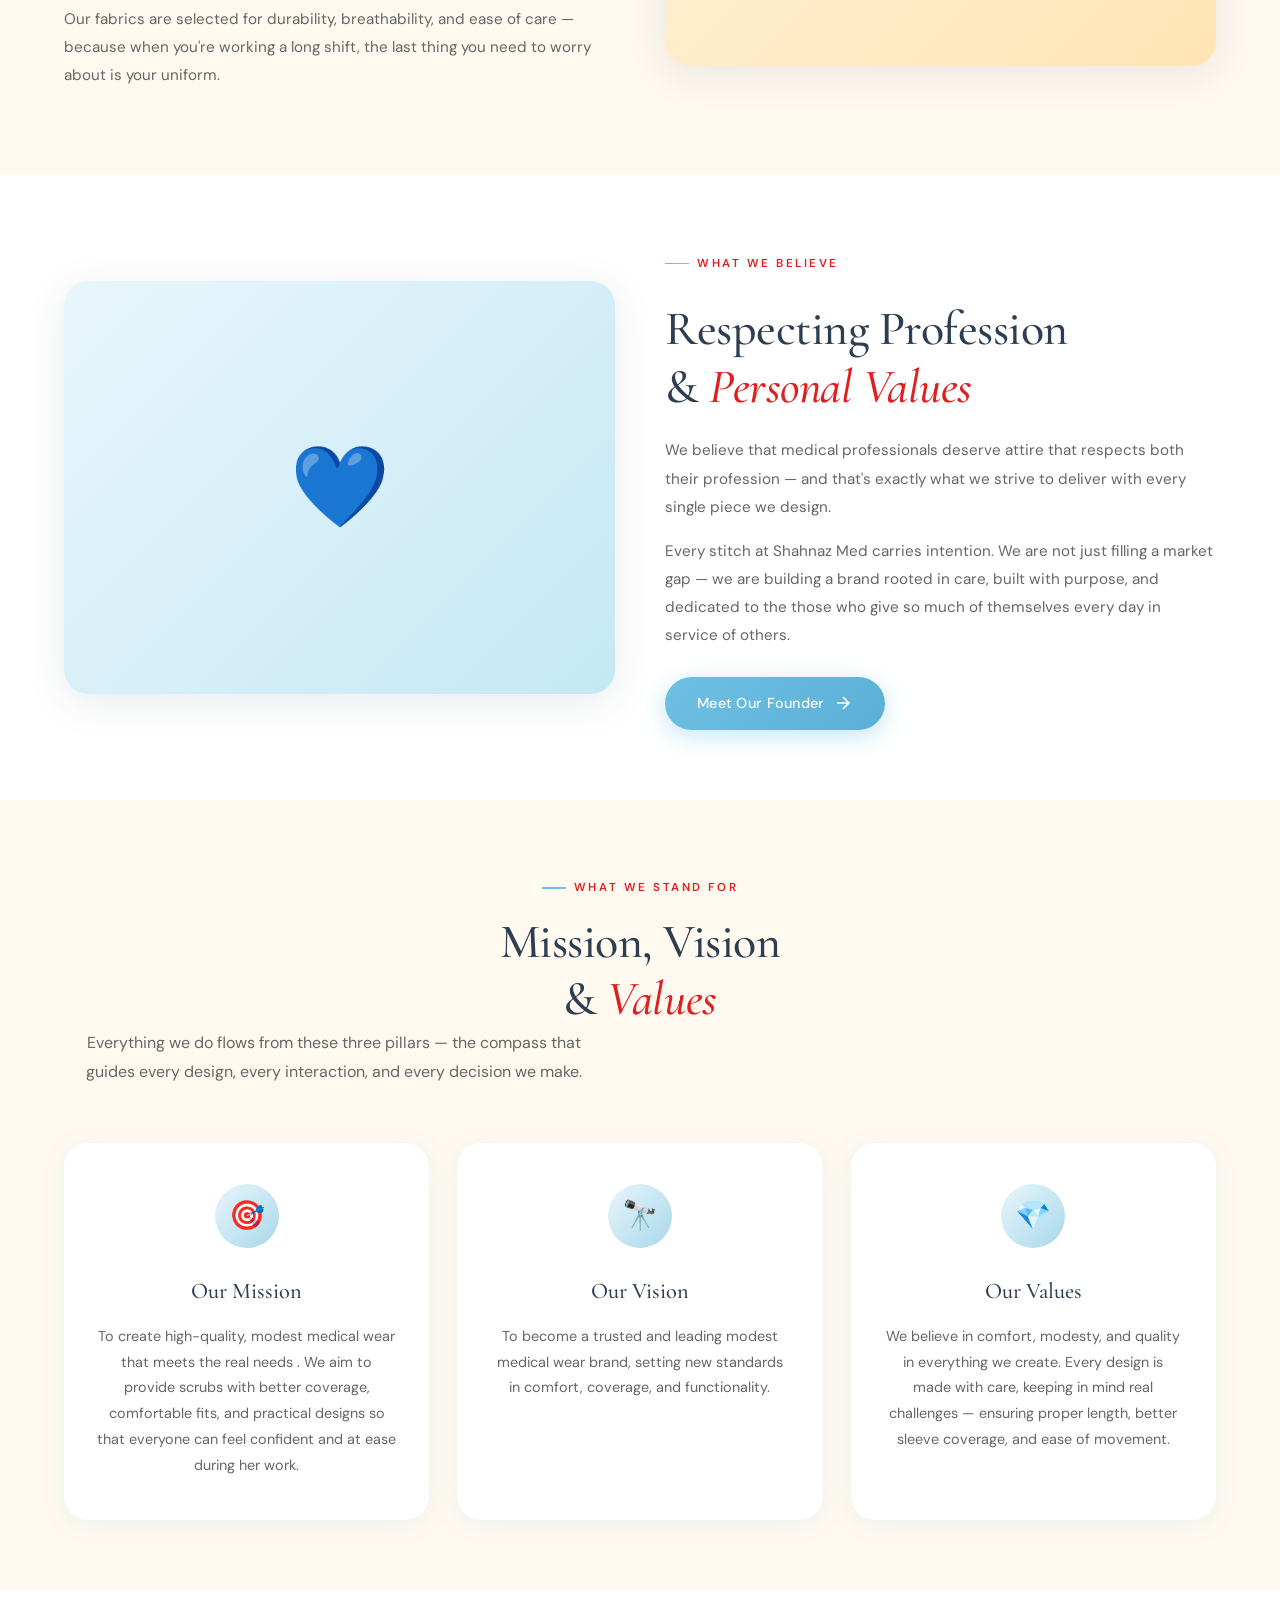
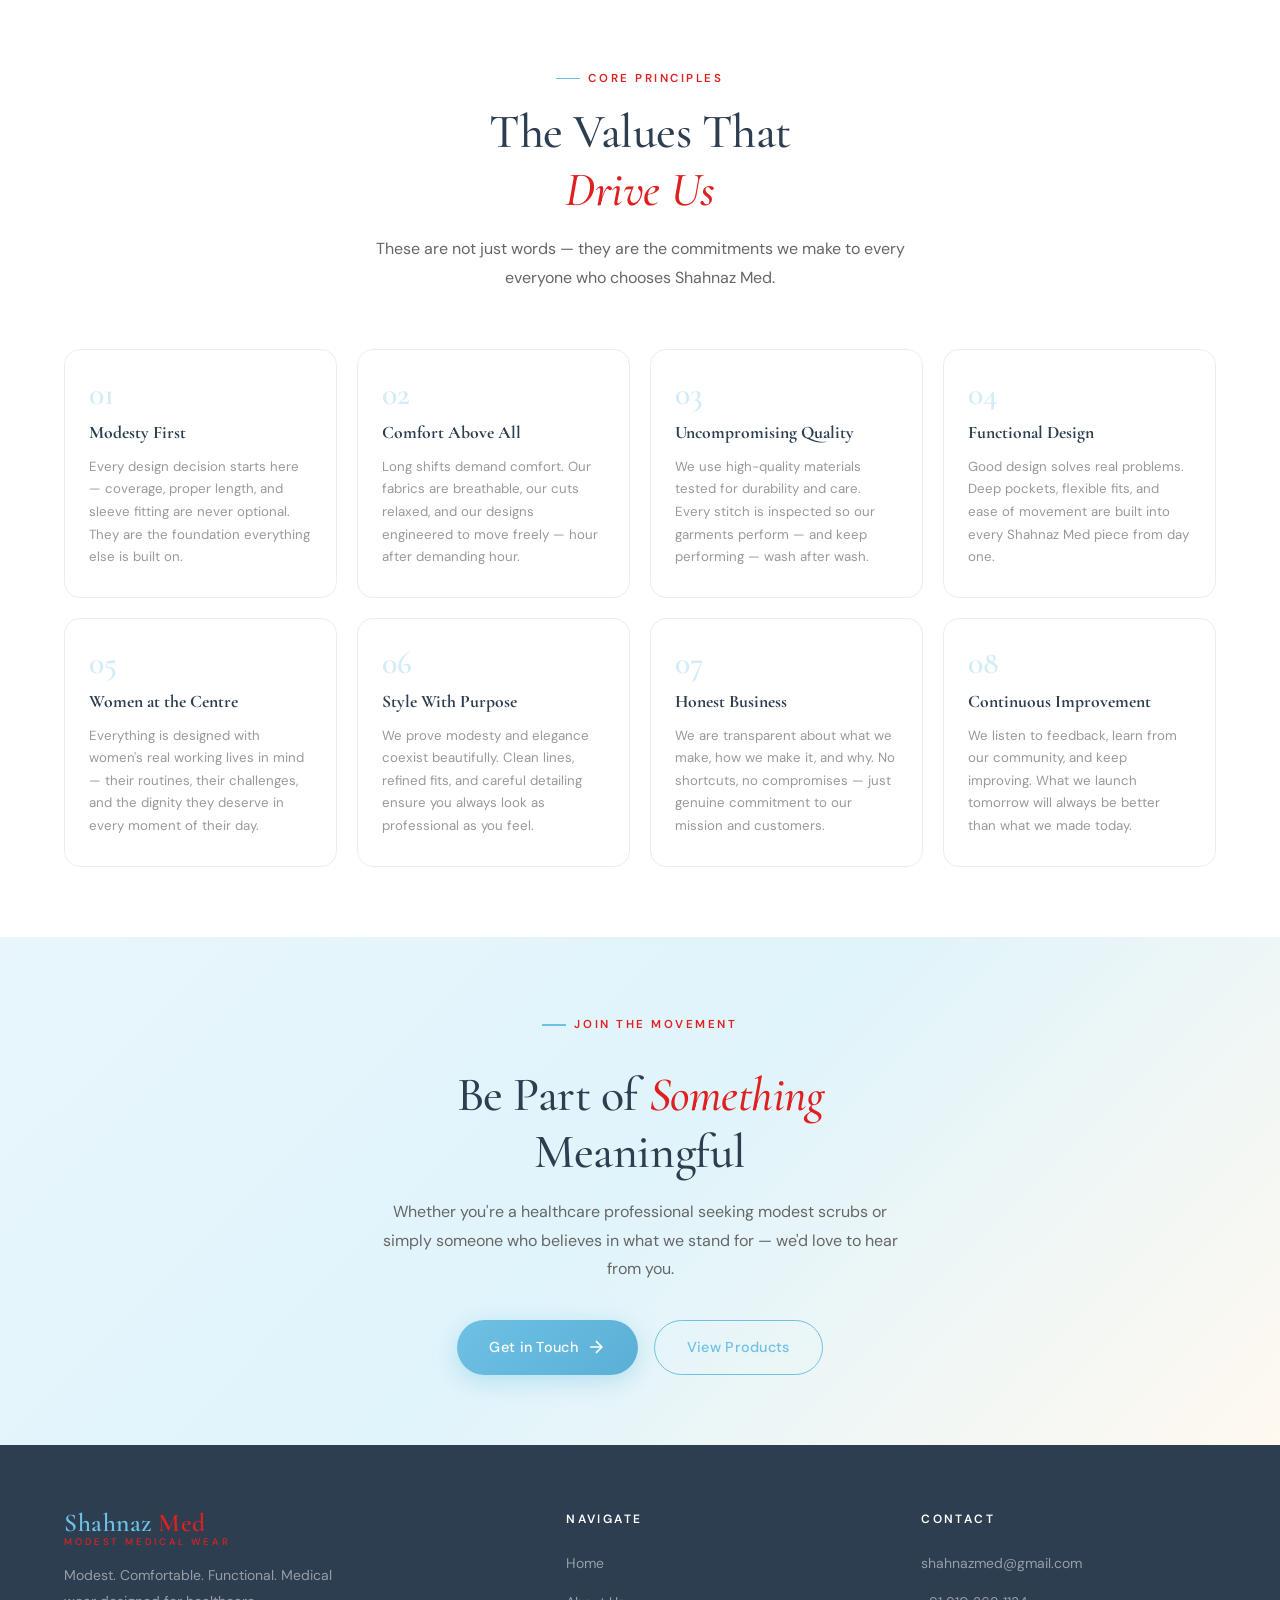
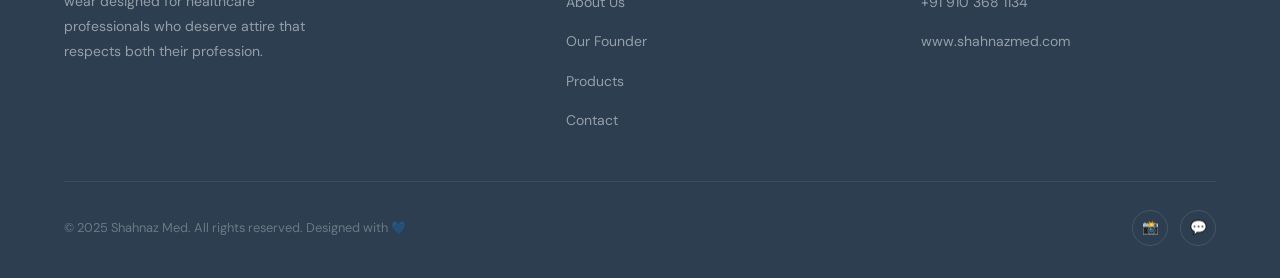
==== commit 235a1772: "Revise content for inclusivity and clarity Updated text to reflect a broader audience and enhance in" ====
--- a/about.html
+++ b/about.html
@@ -93,19 +93,19 @@
       </h2>
       <p>
           Our journey began with a simple yet powerful idea — to create medical wear that 
-          truly understands the needs of women. While exploring existing scrub brands, we 
+          truly understands the needs of healthcare professionals. While exploring existing scrub brands, we 
           noticed a common challenge: most designs lacked modesty.
         </p>
         <p>
           Short lengths, improper sleeve coverage, and uncomfortable fits made it difficult 
-          for many women, especially in our region, to feel confident and comfortable at work. 
+          for many to feel confident and comfortable at work. 
           This gap inspired us to take a step forward.
         </p>
         <p>
           We launched Shahnaz Med with a clear mission — to design modest, comfortable, and 
-          functional medical wear without compromising on style or quality. Every piece we 
+          functional medical wear without compromising on quality. Every piece we 
           create is thoughtfully designed to provide better coverage, longer lengths, and 
-          practical fits that support women throughout their demanding routines.
+          practical fits that support  healthcare professionals throughout their demanding routines.
         </p>
       </div>
     </div>
@@ -119,9 +119,9 @@
         <div class="section-label">Our Purpose</div>
         <h2 class="section-title">Confidence, Dignity<br>and <em>Ease</em></h2>
         <p>
-          Our focus is not just on clothing — it's on confidence, dignity, and ease for every 
-          woman who wears our scrubs. We believe that medical professionals deserve attire 
-          that respects both their profession and their personal values.
+          Our focus is not just on clothing — it's on confidence, and ease for every 
+          one who wears our scrubs. We believe that medical professionals deserve attire 
+          that respects both their profession .
         </p>
         <p>
           From the length of the sleeve to the fall of the hem, every decision is intentional. 
@@ -145,18 +145,15 @@
         <h2 class="section-title">Respecting Profession<br>&amp; <em>Personal Values</em></h2>
         <p>
           We believe that medical professionals deserve attire that respects both their 
-          profession and their personal values — and that's exactly what we strive to deliver 
+          profession — and that's exactly what we strive to deliver 
           with every single piece we design.
         </p>
         <p>
           Every stitch at Shahnaz Med carries intention. We are not just filling a market gap — 
           we are building a brand rooted in care, built with purpose, and dedicated to the 
-          women who give so much of themselves every day in service of others.
-        </p>
-        <p>
-          When you wear Shahnaz Med, you wear the proof that modesty and medicine belong 
-          together — and that you never have to choose between the two.
-        </p>
+          those who give so much of themselves every day in service of others.
+        </p>
+       
         <div style="margin-top: 28px;">
           <a href="founder.html" class="btn btn-primary">
             Meet Our Founder
@@ -183,9 +180,9 @@
           <div class="mvv-icon">🎯</div>
           <h3>Our Mission</h3>
           <p>
-            To create high-quality, modest medical wear that meets the real needs of women. 
+            To create high-quality, modest medical wear that meets the real needs . 
             We aim to provide scrubs with better coverage, comfortable fits, and practical 
-            designs so that every woman can feel confident and at ease during her work.
+            designs so that everyone can feel confident and at ease during her work.
           </p>
         </div>
         <div class="mvv-card reveal delay-2">
@@ -193,8 +190,7 @@
           <h3>Our Vision</h3>
           <p>
             To become a trusted and leading modest medical wear brand, setting new standards 
-            in comfort, coverage, and functionality — especially for women who seek both 
-            professionalism and modesty in their attire.
+            in comfort, coverage, and functionality.
           </p>
         </div>
         <div class="mvv-card reveal delay-3">
@@ -202,8 +198,8 @@
           <h3>Our Values</h3>
           <p>
             We believe in comfort, modesty, and quality in everything we create. Every design 
-            is made with care, keeping in mind real challenges faced by women — ensuring proper 
-            length, better sleeve coverage, and ease of movement, without compromising on style.
+            is made with care, keeping in mind real challenges — ensuring proper 
+            length, better sleeve coverage, and ease of movement.
           </p>
         </div>
       </div>
@@ -218,7 +214,7 @@
         <h2 class="section-title reveal delay-1">The Values That<br><em>Drive Us</em></h2>
         <p class="section-desc reveal delay-2" style="margin: 16px auto 0; text-align: center;">
           These are not just words — they are the commitments we make to every 
-          woman who chooses Shahnaz Med.
+          everyone who chooses Shahnaz Med.
         </p>
       </div>
       <div class="values-grid" style="margin-top: 48px;">
@@ -296,7 +292,7 @@
             </span>
             <span class="logo-sub">Modest Medical Wear</span>
           </div>
-          <p>Modest. Comfortable. Functional. Medical wear designed for women who deserve attire that respects both their profession and their personal values.</p>
+          <p>Modest. Comfortable. Functional. Medical wear designed for  healthcare professionals who deserve attire that respects both their profession.</p>
         </div>
         <div class="footer-col">
           <h4>Navigate</h4>
@@ -329,4 +325,4 @@
 
   <script src="script.js"></script>
 </body>
-</html>+</html>
